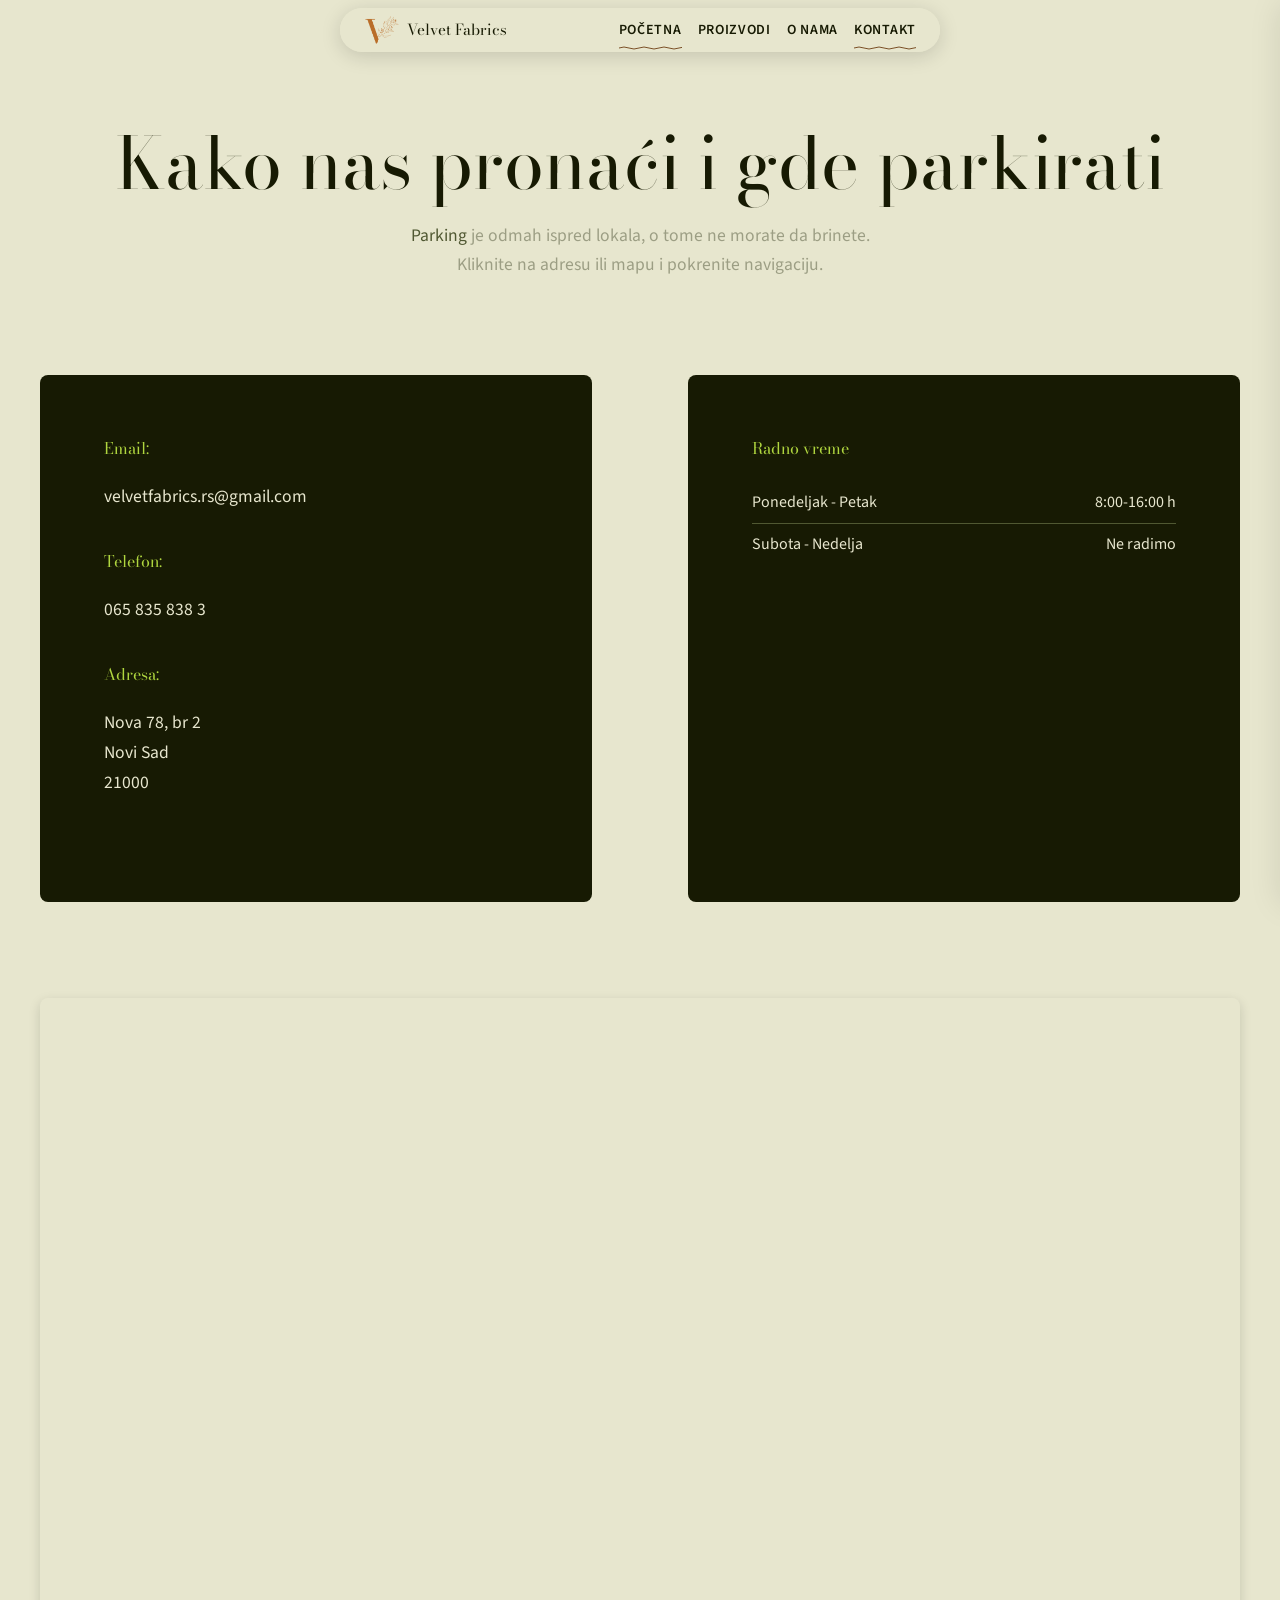
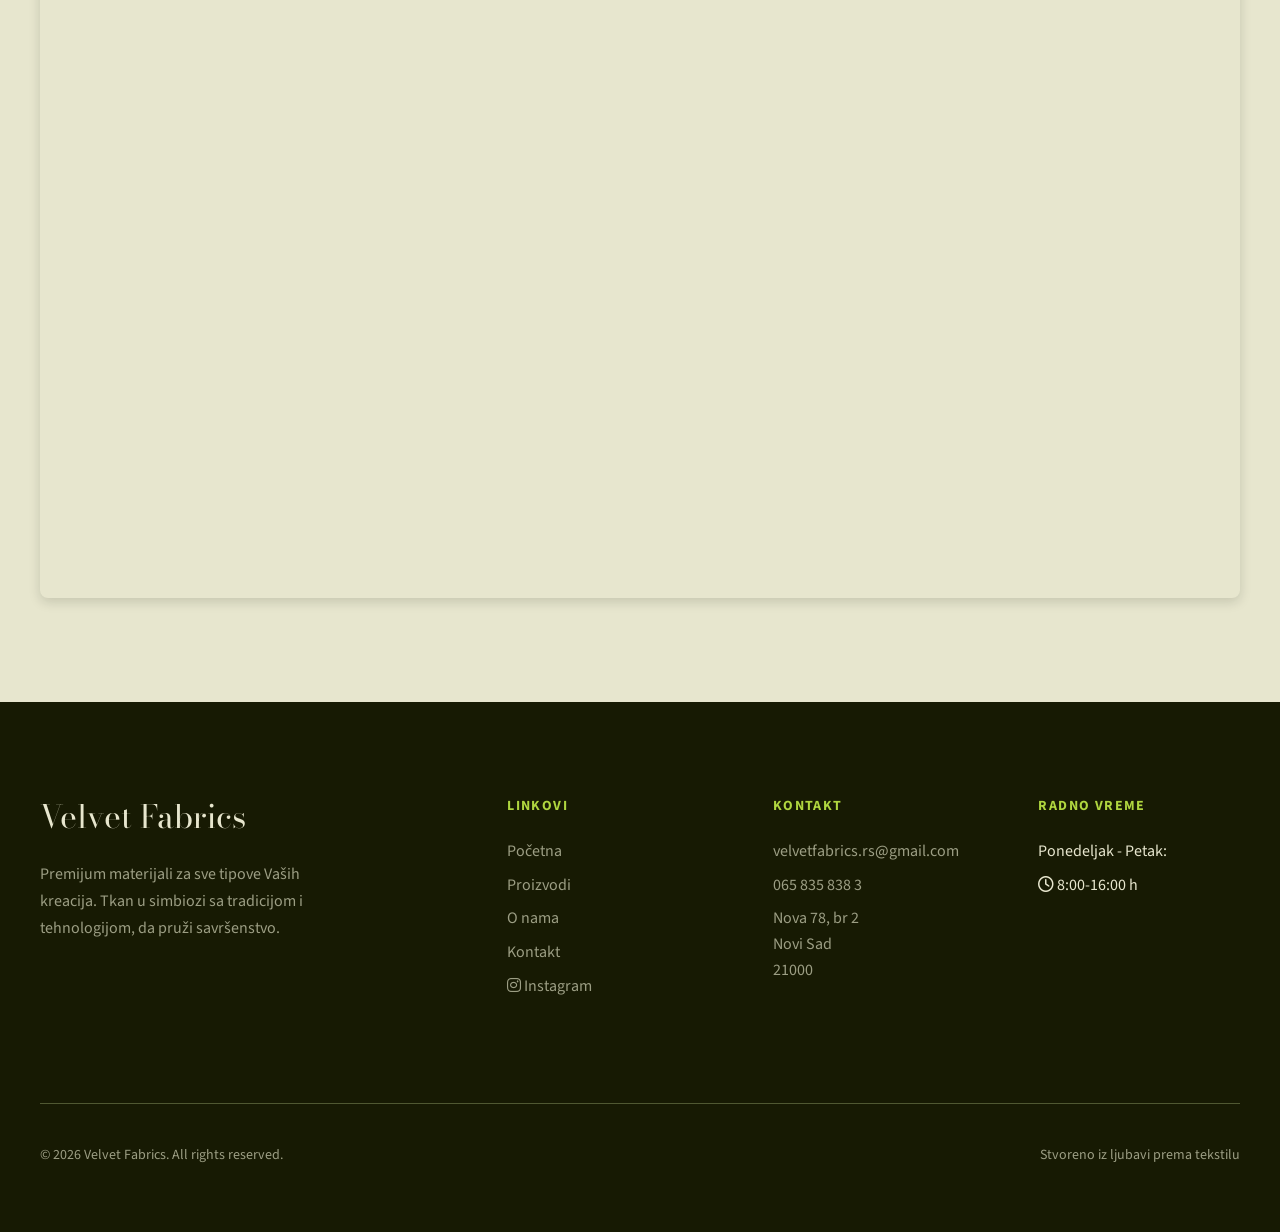
==== kontakt/index.html @ 1d821ed4 "Add files via upload" ====
<!DOCTYPE html>
<html lang="sr">
<head>
  <meta charset="UTF-8">
  <meta name="viewport" content="width=device-width, initial-scale=1.0">
  <title>Kontakt | Velvet Fabrics - Novi Sad</title>
  
  <!-- meta tags SEO -->
  <meta name="description" content="Kontaktirajte Velvet Fabrics – veleprodaja pamučnih materijala u Novom Sadu. Posetite naš showroom i pogledajte materijale uživo.">
  <meta name="robots" content="index, follow">
  <meta name="author" content="Velvet Fabrics">
  <meta name="geo.region" content="RS-VO">
  <meta name="geo.placename" content="Novi Sad">
  <meta name="geo.position" content="45.2671;19.8335">
  <meta name="ICBM" content="45.2671, 19.8335">

  <meta property="og:type" content="website">
  <meta property="og:title" content="Kontakt – Velvet Fabrics Novi Sad">
  <meta property="og:description" content="Posetite nas i pogledajte pamučne materijale uživo.">
  <meta property="og:url" content="https://velvetfabrics.rs/kontakt/">
  <meta property="og:image" content="https://velvetfabrics.rs/assets/img/og-image.jpg">
  <meta property="og:locale" content="sr_RS">

  <link rel="alternate" hreflang="sr-RS" href="https://velvetfabrics.rs/kontakt/">
  <link rel="alternate" hreflang="x-default" href="https://velvetfabrics.rs/kontakt/">
  <link rel="canonical" href="https://velvetfabrics.rs/kontakt/">
  
  <!-- Fonts -->
  <link rel="preconnect" href="https://fonts.googleapis.com">
  <link rel="preconnect" href="https://fonts.gstatic.com" crossorigin>
  <link href="https://fonts.googleapis.com/css2?family=Bodoni+Moda:opsz,wght@6..96,400;6..96,500&family=Source+Sans+Pro:wght@400;600;700&display=swap" rel="stylesheet">
  
  <!-- Styles -->
  <link rel="stylesheet" href="../assets/css/style.css">
  
  <!-- Icons -->
  <link rel="icon" type="image/png" href="../assets/img/V-logo-48px.png">
  <link rel="stylesheet" href="https://cdnjs.cloudflare.com/ajax/libs/font-awesome/6.4.0/css/all.min.css">
  
  <!-- Schema.org -->
  <script type="application/ld+json">
  {
    "@context": "https://schema.org",
    "@type": "WholesaleStore",
    "name": "Velvet Fabrics",
    "description": "Veleprodaja premium pamučnih materijala iz uvoza iz Turske za tržište Srbije",
    "url": "https://velvetfabrics.rs",
    "email": "velvetfabrics.rs@gmail.com",
    "telephone": "+381 65 835 838 3",
    "sameAs": [
      "https://instagram.com/fabrika_tekstila"
    ],
    "address": {
      "@type": "PostalAddress",
      "streetAddress": "Nova 78, br 2",
      "addressLocality": "Novi Sad",
      "postalCode": "21000",
      "addressCountry": "RS"
    },
    "areaServed": {
      "@type": "Country",
      "name": "Serbia"
    },
    "openingHoursSpecification": {
    "@type": "OpeningHoursSpecification",
    "dayOfWeek": [
      "Monday","Tuesday","Wednesday","Thursday","Friday"
    ],
    "opens": "08:00",
    "closes": "16:00"
    }
  }
  </script>
  
  <!-- Breadcrumb Schema -->
  <script type="application/ld+json">
  {
    "@context": "https://schema.org",
    "@type": "BreadcrumbList",
    "itemListElement": [
      {
        "@type": "ListItem",
        "position": 1,
        "name": "Početna",
        "item": "https://velvetfabrics.rs/index.html"
      },
      {
        "@type": "ListItem",
        "position": 2,
        "name": "Kontakt",
        "item": "https://velvetfabrics.rs/kontakt/"
      }
    ]
  }
  </script>
</head>
<body>
  <!-- Skip to Content -->
  <a href="#main" class="skip-link">Skip to main content</a>
  
  <!-- Navigation -->
  <nav class="navbar compact" role="navigation" aria-label="Main navigation">
    <div class="navbar-container">
      <a href="../index.html" class="logo"><img src="../assets/img/V-logo-transparent.png" alt="V" class="logo-icon"> Velvet Fabrics</a>
      
      <ul class="nav-links">
        <li><a href="../index.html" class="nav-link">Početna</a></li>
        <li><a href="../proizvodi/" class="nav-link">Proizvodi</a></li>
        <li><a href="../o-nama/" class="nav-link">O nama</a></li>
        <li><a href="index.html" class="nav-link active">Kontakt</a></li>
      </ul>
      
      <button class="hamburger" aria-label="Toggle menu" aria-expanded="false" aria-controls="mobile-menu">
        <span></span>
        <span></span>
        <span></span>
      </button>
    </div>
  </nav>
  
  <!-- Mobile Menu -->
  <div class="mobile-menu" id="mobile-menu" role="dialog" aria-label="Mobile navigation" aria-hidden="true">
    <ul class="nav-links">
      <li><a href="../index.html" class="nav-link">Početna</a></li>
      <li><a href="../proizvodi/" class="nav-link">Proizvodi</a></li>
      <li><a href="../o-nama/" class="nav-link">O nama</a></li>
      <li><a href="index.html" class="nav-link">Kontakt</a></li>
    </ul>
  </div>
  <div class="menu-overlay" aria-hidden="true"></div>
  
  <!-- Main Content -->
  <main class="page-content" id="main">
    <!-- Page Header -->
    <section class="section section-contact-header">
      <div class="container">
        <div class="section-header animate-on-scroll">
          <h1 class="section-title">Kako nas pronaći i gde parkirati</h1>
          <p class="section-subtitle"><a href="#map">Parking</a> je odmah ispred lokala, o tome ne morate da brinete.<br>Kliknite na adresu ili mapu i pokrenite navigaciju.</p>
        </div>
        
        <div class="contact-grid">
          <!-- Contact Info -->
          <div class="contact-info animate-on-scroll">
            <div class="contact-item">
              <h4>Email:</h4>
              <p><a href="#" class="protected-link" data-type="email" data-encoded="dmVsdmV0ZmFicmljcy5yc0BnbWFpbC5jb20">velvetfabrics.rs@gmail.com</a></p>
            </div>
            
            <div class="contact-item">
              <h4>Telefon:</h4>
              <p><a href="#" class="protected-link" data-type="phone" data-encoded="MDY1IDgzNSA4MzggMw==">065 835 838 3</a></p>
            </div>
            
            <div class="contact-item">
              <h4>Adresa:</h4>
              <p><a href="https://maps.google.com/?q=Nova+78+br+2+Novi+Sad+21000" target="_blank" rel="noopener">Nova 78, br 2<br>Novi Sad<br>21000</a></p>
            </div>
          </div>
          
          <!-- Working Hours -->
          <div class="working-hours animate-on-scroll">
            <h4>Radno vreme</h4>
            <ul class="hours-list">
              <li>
                <span>Ponedeljak - Petak</span>
                <span>8:00-16:00 h</span>
              </li>
              <li>
                <span>Subota - Nedelja</span>
                <span>Ne radimo</span>
              </li>
            </ul>
          </div>
          
          <!-- Map -->
          <div class="map-container animate-on-scroll" id="map">
            <iframe src="https://www.google.com/maps/embed?pb=!1m14!1m12!1m3!1d514.1417909993608!2d19.773173409770788!3d45.24064373531351!2m3!1f0!2f0!3f0!3m2!1i1024!2i768!4f13.1!5e0!3m2!1sen!2srs!4v1777039130785!5m2!1sen!2srs" width="600" height="450" style="border:0;" allowfullscreen="" loading="lazy" referrerpolicy="no-referrer-when-downgrade"></iframe>
          </div>
        </div>
      </div>
    </section>
  </main>
  
  <!-- Footer -->
  <footer class="footer">
    <div class="container">
      <div class="footer-grid">
        <div class="footer-brand">
          <h3>Velvet Fabrics</h3>
          <p>Premijum materijali za sve tipove Vaših kreacija. Tkan u simbiozi sa tradicijom i tehnologijom, da pruži savršenstvo.</p>
        </div>
        
        <div class="footer-section">
          <h4 class="footer-title">Linkovi</h4>
          <ul class="footer-links">
            <li><a href="../index.html">Početna</a></li>
            <li><a href="../proizvodi/">Proizvodi</a></li>
            <li><a href="../o-nama/">O nama</a></li>
            <li><a href="../kontakt/">Kontakt</a></li>
            <li><a href="#" class="protected-link" data-type="instagram" data-encoded="aHR0cHM6Ly93d3cuaW5zdGFncmFtLmNvbS9mYWJyaWthX3Rla3N0aWxhLw==" target="_blank" rel="noopener"><i class="fab fa-instagram"></i> Instagram</a></li>
          </ul>
        </div>
        
        <div class="footer-section">
          <h4 class="footer-title">Kontakt</h4>
          <ul class="footer-links">
            <li><a href="#" class="protected-link" data-type="email" data-encoded="dmVsdmV0ZmFicmljcy5yc0BnbWFpbC5jb20">velvetfabrics.rs@gmail.com</a></li>
            <li><a href="#" class="protected-link" data-type="phone" data-encoded="MDY1IDgzNSA4MzggMw==">065 835 838 3</a></li>
            <li><a href="https://maps.google.com/?q=Nova+78+br+2+Novi+Sad+21000" target="_blank" rel="noopener">Nova 78, br 2<br>Novi Sad<br>21000</a></li>
          </ul>
        </div>
        
        <div class="footer-section">
          <h4 class="footer-title">Radno vreme</h4>
          <ul class="footer-links">
            <li>Ponedeljak - Petak:</li>
            <li><i class="far fa-clock"></i> 8:00-16:00 h</li>
          </ul>
        </div>
      </div>
      
      <div class="footer-bottom">
        <p>&copy; 2026 Velvet Fabrics. All rights reserved.</p>
        <p>Stvoreno iz ljubavi prema tekstilu</p>
      </div>
    </div>
  </footer>
  
  <!-- Go to Top Button -->
  <button id="goToTop" class="go-to-top" aria-label="Go to top">
    <i class="fas fa-arrow-up"></i>
  </button>
  
  <!-- Scripts -->
  <script src="../assets/js/main.js"></script>
</body>
</html>
---- assets/css/style.css ----
/* ============================================
   TEXTILE SHOP - Main Stylesheet
   Artisanal & Luxurious Design
   ============================================ */

/* CSS Variables - Color Palette */
:root {
  /* Colors */
  --carbon-black: #171A03;
  --beige: #E7E6CE;
  --dry-sage-2: #9C9E84;
  --olive-leaf: #505832;
  --walnut: #794E25;
  --yellow-green: #B0D63F;
  --yellow-green-hover: #B8E055;
  --yellow-green-active: #9BC52F;
  
  /* Derived */
  --white: var(--beige);
  --black: var(--carbon-black);
  --primary: var(--olive-leaf);
  --accent: var(--yellow-green);
  --text: var(--carbon-black);
  --text-light: var(--dry-sage-2);
  --bg: var(--beige);
  --bg-dark: var(--carbon-black);
  
  /* Typography */
  --font-display: 'Bodoni Moda', Georgia, serif;
  --font-body: 'Source Sans Pro', system-ui, sans-serif;
  
  /* Spacing */
  --space-xs: 0.5rem;
  --space-sm: 1rem;
  --space-md: 1.5rem;
  --space-lg: 2.5rem;
  --space-xl: 4rem;
  --space-2xl: 6rem;
  
  /* Transitions */
  --transition-fast: 150ms ease;
  --transition-base: 300ms ease;
  --transition-slow: 500ms ease;
  
  /* Shadows */
  --shadow-sm: 0 1px 2px rgba(16, 20, 2, 0.1);
  --shadow-md: 0 4px 12px rgba(16, 20, 2, 0.15);
  --shadow-lg: 0 8px 24px rgba(16, 20, 2, 0.2);
  
  /* Overlay Colors */
  --overlay-light: rgba(23, 26, 3, 0.3);
  --overlay-medium: rgba(23, 26, 3, 0.5);
  --overlay-dark: rgba(23, 26, 3, 0.5);
  
  /* Backdrop Colors */
  --backdrop-bg: rgba(231, 230, 206, 0.55);
  --backdrop-border: rgba(231, 230, 206, 0.5);
  --backdrop-compact: rgba(231, 230, 206, 0.95);
  
  /* Button Shadow Colors */
  --btn-shadow-inset-dark: rgba(0, 0, 0, 0.2);
  --btn-shadow-inset-light: rgba(255, 255, 255, 0.1);
  --btn-shadow-color: rgba(16, 20, 2, 0.2);
  --btn-shadow-hover: rgba(16, 20, 2, 0.25);
  --btn-shadow-active: rgba(0, 0, 0, 0.3);
}

/* ============================================
   BASE STYLES & RESET
   ============================================ */

*, *::before, *::after {
  box-sizing: border-box;
  margin: 0;
  padding: 0;
}

html {
  font-size: 16px;
  scroll-behavior: smooth;
}

body {
  font-family: var(--font-body);
  font-size: 1rem;
  line-height: 1.6;
  color: var(--text);
  background-color: var(--bg);
  overflow-x: hidden;
}

h1, h2, h3, h4, h5, h6 {
  font-family: var(--font-display);
  font-weight: 400;
  line-height: 1.2;
  color: var(--black);
}

h1 { font-size: clamp(2.5rem, 5vw + 1rem, 4.5rem); }
h2 { font-size: clamp(2rem, 3vw + 0.5rem, 3.5rem); }
h3 { font-size: clamp(1.5rem, 2vw + 0.5rem, 2.5rem); }

p {
  margin-bottom: var(--space-md);
  max-width: 65ch;
}

a {
  color: var(--olive-leaf);
  text-decoration: none;
  transition: color var(--transition-fast);
}

a:hover {
  color: var(--walnut);
}

img {
  max-width: 100%;
  height: auto;
  border-radius: 8px;
  display: block;
}

/* ============================================
   NAVIGATION
   ============================================ */

.navbar {
  position: fixed;
  top: 0;
  left: 0;
  right: 0;
  z-index: 1000;
  padding: 0.5rem 0;
  background: transparent;
  border-bottom: none;
  box-shadow: none;
}

.navbar.hidden {
  transform: translateY(-100%);
}

.navbar.compact {
  padding: 0.5rem 0;
  background: transparent;
  border-bottom: none;
  box-shadow: none;
}

.navbar.compact .navbar-container {
  max-width: 600px;
  margin: 0 auto;
  padding: var(--space-xs) var(--space-md);
  border-radius: 50px;
  background: var(--backdrop-compact);
  box-shadow: 0 4px 20px rgba(0, 0, 0, 0.15);
  flex-wrap: nowrap;
}

.navbar.compact .logo {
  font-size: 0.95rem;
  white-space: nowrap;
}

.navbar.compact .nav-link {
  font-size: 0.875rem;
  letter-spacing: 0.05em;
  white-space: nowrap;
}

.navbar.compact .nav-links {
  gap: var(--space-sm);
  flex-wrap: nowrap;
}

.logo {
  font-family: var(--font-display);
  font-size: 1.75rem;
  color: var(--black);
  font-weight: 400;
  display: flex;
  align-items: center;
  gap: 0.5rem;
}

.logo-icon {
  height: 1.75rem;
  width: auto;
}

.nav-link {
  font-family: var(--font-body);
  font-size: 0.875rem;
  font-weight: 600;
  letter-spacing: 0.1em;
  text-transform: uppercase;
  color: var(--black);
  position: relative;
  padding: var(--space-xs) 0;
}

.navbar-container {
  max-width: 600px;
  margin: 0 auto;
  padding: var(--space-xs) var(--space-md);
  border-radius: 50px;
  background: var(--backdrop-compact);
  box-shadow: 0 4px 20px rgba(0, 0, 0, 0.15);
  flex-wrap: nowrap;
  display: flex;
  align-items: center;
  justify-content: space-between;
}

.nav-links {
  display: flex;
  gap: var(--space-lg);
  list-style: none;
}

/* Wavy Thread Underline */
.nav-link::after {
  content: '';
  position: absolute;
  bottom: -2px;
  left: 0;
  width: 100%;
  height: 4px;
  background: url("data:image/svg+xml,%3Csvg xmlns='http://www.w3.org/2000/svg' viewBox='0 0 20 4'%3E%3Cpath d='M0,2 Q5,0 10,2 T20,2' stroke='%23794E25' fill='none' stroke-width='1'/%3E%3C/svg%3E") repeat-x;
  background-size: 20px 4px;
  transform: scaleX(0);
  transform-origin: right;
  transition: transform var(--transition-base);
}

.nav-link:hover::after {
  transform: scaleX(1);
  transform-origin: left;
}

.nav-link.active::after {
  transform: scaleX(1);
}

/* Mobile Hamburger */
.hamburger {
  display: none;
  flex-direction: column;
  gap: 5px;
  cursor: pointer;
  padding: var(--space-xs);
  background: none;
  border: none;
}

.hamburger span {
  display: block;
  width: 24px;
  height: 2px;
  background: var(--black);
  transition: all var(--transition-base);
}

.hamburger.active span:nth-child(1) {
  transform: rotate(45deg) translate(5px, 5px);
}

.hamburger.active span:nth-child(2) {
  opacity: 0;
}

.hamburger.active span:nth-child(3) {
  transform: rotate(-45deg) translate(5px, -5px);
}

/* Mobile Menu */
.mobile-menu {
  position: fixed;
  top: 0;
  right: -100%;
  width: 100%;
  height: 100vh;
  background: var(--backdrop-bg);
  backdrop-filter: blur(20px) saturate(180%);
  -webkit-backdrop-filter: blur(20px) saturate(180%);
  z-index: 999;
  padding: calc(var(--space-2xl)) var(--space-lg);
  transition: right var(--transition-base);
  box-shadow: 0 4px 30px rgba(0, 0, 0, 0.1);
  display: flex;
  align-items: center;
  justify-content: center;
}

.mobile-menu.active {
  right: 0;
}

.mobile-menu .nav-links {
  flex-direction: column;
  gap: var(--space-md);
  text-align: center;
}

.mobile-menu .nav-link {
  font-size: 1.25rem;
  display: inline-block;
}

.menu-overlay {
  position: fixed;
  inset: 0;
  background: var(--overlay-dark);
  z-index: 998;
  opacity: 0;
  pointer-events: none;
  transition: opacity var(--transition-base);
}

.menu-overlay.active {
  opacity: 1;
  pointer-events: auto;
}

/* ============================================
   TEXTILE BUTTONS WITH STITCH PATTERN
   ============================================ */

.btn {
  display: inline-flex;
  align-items: center;
  justify-content: center;
  padding: 1rem 2rem;
  font-family: var(--font-body);
  font-size: 0.875rem;
  font-weight: 600;
  letter-spacing: 0.05em;
  text-transform: uppercase;
  border: none;
  border-radius: 8px;
  cursor: pointer;
  position: relative;
  overflow: hidden;
  transition: all var(--transition-base);
  min-height: 44px;
  min-width: 44px;
}

/* ============================================
   Loom & Thread — Textile Effects
   Fabric grain buttons, fringe, wave underline
   ============================================ */

/* --- Fabric Grain Texture (button background) --- */
.btn-textile {
  position: relative;
  display: inline-flex;
  align-items: center;
  justify-content: center;
  gap: 0.5rem;
  font-family: var(--font-display);
  font-size: 0.95rem;
  font-weight: 600;
  letter-spacing: 0.06em;
  text-transform: uppercase;
  padding: 0.85rem 2rem;
  border: none;
  border-radius: 8px;
  cursor: pointer;
  overflow: hidden;
  background-color: var(--yellow-green);
  color: var(--carbon-black);
  transition: transform 0.15s ease, box-shadow 0.25s ease,
              background-color 0.25s ease;
  box-shadow: var(--shadow-sm);
  min-height: 44px;
  min-width: 44px;

  /* Fabric grain via repeating SVG noise pattern */
  background-image: url("data:image/svg+xml,%3Csvg xmlns='http://www.w3.org/2000/svg' width='4' height='4'%3E%3Crect width='1' height='1' fill='rgba(255,255,255,0.12)'/%3E%3Crect x='2' y='2' width='1' height='1' fill='rgba(0,0,0,0.06)'/%3E%3C/svg%3E");
  background-size: 4px 4px;
}

/* Hover: grain intensifies + slight stretch (yarn pull) */
.btn-textile:hover {
  background-color: var(--yellow-green-hover);
  transform: scaleX(1.04) scaleY(0.97);
  box-shadow: var(--shadow-sm);
  /* Darker, denser grain */
  background-image: url("data:image/svg+xml,%3Csvg xmlns='http://www.w3.org/2000/svg' width='3' height='3'%3E%3Crect width='1' height='1' fill='rgba(255,255,255,0.18)'/%3E%3Crect x='1.5' y='1.5' width='1' height='1' fill='rgba(0,0,0,0.10)'/%3E%3C/svg%3E");
  background-size: 3px 3px;
}

/* Click: squash + ripple */
.btn-textile:active {
  transform: scaleX(0.97) scaleY(0.93);
  background-color: var(--yellow-green-active);
  box-shadow: var(--shadow-sm);
  transition: transform 0.08s ease, background-color 0.08s ease;
}

/* Ripple span (injected by JS on click) */
.btn-textile .ripple {
  position: absolute;
  border-radius: 50%;
  background: rgba(255,255,255,0.35);
  transform: scale(0);
  animation: ripple-fx 0.5s ease-out forwards;
  pointer-events: none;
}

@keyframes ripple-fx {
  to {
    transform: scale(4);
    opacity: 0;
  }
}

/* --- Fringe Details (top + bottom edges) --- */
.btn-textile::before,
.btn-textile::after {
  content: "";
  position: absolute;
  left: 0;
  width: 100%;
  height: 6px;
  background: url("data:image/svg+xml,%3Csvg xmlns='http://www.w3.org/2000/svg' width='8' height='6'%3E%3Cpath d='M0 6 Q2 0, 4 6 Q6 12, 8 6' stroke='rgba(23,26,3,0.25)' stroke-width='1' fill='none'/%3E%3C/svg%3E") repeat-x;
  background-size: 8px 6px;
  pointer-events: none;
}

.btn-textile::before { top: -4px; }
.btn-textile::after  { bottom: -4px; transform: rotate(180deg); }

/* --- Accent variant (same as primary) --- */
.btn-accent {
  position: relative;
  display: inline-flex;
  align-items: center;
  justify-content: center;
  gap: 0.5rem;
  font-family: var(--font-display);
  font-size: 0.95rem;
  font-weight: 600;
  letter-spacing: 0.06em;
  text-transform: uppercase;
  padding: 0.85rem 2rem;
  border: none;
  border-radius: 8px;
  cursor: pointer;
  overflow: hidden;
  background-color: var(--yellow-green);
  color: var(--carbon-black);
  transition: transform 0.15s ease, box-shadow 0.25s ease,
              background-color 0.25s ease;
  box-shadow: none;
  min-height: 44px;
  min-width: 44px;

  /* Fabric grain via repeating SVG noise pattern */
  background-image: url("data:image/svg+xml,%3Csvg xmlns='http://www.w3.org/2000/svg' width='4' height='4'%3E%3Crect width='1' height='1' fill='rgba(255,255,255,0.12)'/%3E%3Crect x='2' y='2' width='1' height='1' fill='rgba(0,0,0,0.06)'/%3E%3C/svg%3E");
  background-size: 4px 4px;
}

.btn-accent::before,
.btn-accent::after {
  content: "";
  position: absolute;
  left: 0;
  width: 100%;
  height: 6px;
  background: url("data:image/svg+xml,%3Csvg xmlns='http://www.w3.org/2000/svg' width='8' height='6'%3E%3Cpath d='M0 6 Q2 0, 4 6 Q6 12, 8 6' stroke='rgba(23,26,3,0.25)' stroke-width='1' fill='none'/%3E%3C/svg%3E") repeat-x;
  background-size: 8px 6px;
  pointer-events: none;
}

.btn-accent::before { top: -4px; }
.btn-accent::after  { bottom: -4px; transform: rotate(180deg); }

.btn-accent:hover {
  background-color: var(--yellow-green-hover);
  transform: scaleX(1.04) scaleY(0.97);
  box-shadow: none;
  background-image: url("data:image/svg+xml,%3Csvg xmlns='http://www.w3.org/2000/svg' width='3' height='3'%3E%3Crect width='1' height='1' fill='rgba(255,255,255,0.18)'/%3E%3Crect x='1.5' y='1.5' width='1' height='1' fill='rgba(0,0,0,0.10)'/%3E%3C/svg%3E");
  background-size: 3px 3px;
}

.btn-accent:active {
  transform: scaleX(0.97) scaleY(0.93);
  background-color: var(--yellow-green-active);
  box-shadow: none;
  transition: transform 0.08s ease, background-color 0.08s ease;
}

/* --- Outline variant --- */
.btn-outline {
  background-color: transparent;
  background-image: url("data:image/svg+xml,%3Csvg xmlns='http://www.w3.org/2000/svg' width='4' height='4'%3E%3Crect width='1' height='1' fill='rgba(176,214,63,0.08)'/%3E%3Crect x='2' y='2' width='1' height='1' fill='rgba(176,214,63,0.05)'/%3E%3C/svg%3E");
  background-size: 4px 4px;
  color: var(--yellow-green);
  border: 2px solid var(--yellow-green);
  box-shadow: none;
  position: relative;
  display: inline-flex;
  align-items: center;
  justify-content: center;
  gap: 0.5rem;
  font-family: var(--font-display);
  font-size: 0.95rem;
  font-weight: 600;
  letter-spacing: 0.06em;
  text-transform: uppercase;
  padding: 0.85rem 2rem;
  border-radius: 8px;
  cursor: pointer;
  overflow: hidden;
  transition: transform 0.15s ease, box-shadow 0.25s ease,
              background-color 0.25s ease;
  min-height: 44px;
  min-width: 44px;
}

.btn-outline::before,
.btn-outline::after {
  content: "";
  position: absolute;
  left: 0;
  width: 100%;
  height: 6px;
  background: url("data:image/svg+xml,%3Csvg xmlns='http://www.w3.org/2000/svg' width='8' height='6'%3E%3Cpath d='M0 6 Q2 0, 4 6 Q6 12, 8 6' stroke='rgba(176,214,63,0.25)' stroke-width='1' fill='none'/%3E%3C/svg%3E") repeat-x;
  background-size: 8px 6px;
  pointer-events: none;
}

.btn-outline::before { top: -4px; }
.btn-outline::after  { bottom: -4px; transform: rotate(180deg); }

.btn-outline:hover {
  background-color: rgba(176,214,63,0.08);
  color: #9BC52F;
  border-color: #B8E055;
  transform: scaleX(1.04) scaleY(0.97);
  box-shadow: none;
}

.btn-outline:active {
  background-color: rgba(176,214,63,0.15);
  transform: scaleX(0.97) scaleY(0.93);
}


/* ============================================
   HERO SECTION WITH PARALLAX
   ============================================ */

.hero {
  position: relative;
  min-height: 100vh;
  display: flex;
  align-items: center;
  justify-content: center;
  overflow: hidden;
}

.hero-image {
  position: absolute;
  inset: 0;
  z-index: -1;
}

.hero-image img {
  width: 100%;
  height: 100%;
  object-fit: cover;
  transform: scale(1.1);
}

.hero-overlay {
  position: absolute;
  inset: 0;
  background: linear-gradient(
    to bottom,
    var(--overlay-light),
    var(--overlay-medium)
  );
  z-index: 0;
}

.hero-content {
  position: relative;
  z-index: 1;
  text-align: center;
  padding: var(--space-xl);
  max-width: 800px;
}

.hero-title {
  font-size: clamp(3rem, 6vw + 1rem, 6rem);
  color: var(--beige);
  margin-bottom: var(--space-md);
  opacity: 0;
  transform: translateY(30px);
  animation: fadeInUp 1s ease forwards;
  animation-delay: 0.3s;
  text-shadow: 0 2px 20px rgba(0,0,0,0.3);
}

.hero-subtitle {
  font-size: clamp(1rem, 1.5vw, 1.5rem);
  color: var(--beige);
  margin-bottom: var(--space-xl);
  letter-spacing: 0.2em;
  text-transform: uppercase;
  text-align: center;
  max-width: 100%;
  opacity: 0;
  transform: translateY(30px);
  animation: fadeInUp 1s ease forwards;
  animation-delay: 0.5s;
}

.hero-cta {
  opacity: 0;
  animation: fadeInUp 1s ease forwards;
  animation-delay: 0.7s;
}

@keyframes fadeInUp {
  to {
    opacity: 1;
  }
}

/* ============================================
   SECTIONS & CONTAINERS
   ============================================ */

.section {
  padding: var(--space-2xl) var(--space-lg);
}

.section-dark {
  background: var(--carbon-black);
  color: var(--beige);
}

.section-dark p {
  line-height: 1.7;
}

.section-dark h2 {
  color: var(--beige);
}

.container {
  max-width: 1400px;
  margin: 0 auto;
}

.section-header {
  text-align: center;
  margin-bottom: var(--space-2xl);
}

.section-title {
  margin-bottom: var(--space-sm);
}

.section-subtitle {
  color: var(--dry-sage-2);
  font-size: 1.1rem;
  max-width: 100%;
  line-height: 1.6;
}

.section-link {
  color: var(--olive-leaf);
  text-decoration: none;
  border-bottom: 1px solid var(--olive-leaf);
  transition: color var(--transition-fast), border-color var(--transition-fast);
}

.section-link:hover {
  color: var(--yellow-green);
  border-color: var(--yellow-green);
}

#materijali,
#faq {
  scroll-margin-top: 120px;
}

/* ============================================
   PRODUCT GRID
   ============================================ */

.product-grid {
  display: grid;
  grid-template-columns: repeat(4, 1fr);
  gap: var(--space-lg);
}

.product-card {
  background: var(--white);
  border-radius: 8px;
  overflow: hidden;
  box-shadow: var(--shadow-sm);
  transition: transform var(--transition-base), box-shadow var(--transition-base);
}

.product-card:hover {
  transform: translateY(-8px);
  box-shadow: var(--shadow-lg);
}

.product-image {
  position: relative;
  aspect-ratio: 3/4;
  overflow: hidden;
  background: var(--dry-sage-2);
}

.product-image img {
  width: 100%;
  height: 100%;
  object-fit: cover;
  transition: transform var(--transition-slow);
}

.product-card:hover .product-image img {
  transform: scale(1.05);
}

.product-info {
  padding: var(--space-md);
}

.product-name {
  font-family: var(--font-display);
  font-size: 1.25rem;
  margin-bottom: var(--space-xs);
  color: var(--black);
}

.product-price {
  font-size: 1.25rem;
  font-weight: 600;
  color: var(--olive-leaf);
  margin-bottom: var(--space-xs);
}

/* ============================================
   FEATURED SECTION
   ============================================ */

.featured-grid {
  display: grid;
  grid-template-columns: repeat(2, 1fr);
  gap: var(--space-lg);
  align-items: center;
  max-width: 1100px;
  margin: 0 auto;
}

.featured-image {
  position: relative;
}

.featured-image img {
  width: 100%;
  height: auto;
  max-width: 400px;
  object-fit: cover;
}

.featured-content h3 {
  margin-bottom: var(--space-md);
  color: var(--beige);
}

.featured-content p {
  color: var(--text-light);
  margin-bottom: var(--space-lg);
}

/* ============================================
   ABOUT PAGE STYLES
   ============================================ */

.values-grid {
  display: grid;
  grid-template-columns: repeat(3, 1fr);
  gap: var(--space-xl);
  margin-top: var(--space-2xl);
}

.value-card {
  text-align: center;
  padding: calc(var(--space-xl) * 0.56);
  background: var(--beige);
  border: 1px solid var(--dry-sage-2);
  border-radius: 8px;
}

.value-icon {
  font-size: 2.5rem;
  margin-bottom: var(--space-md);
  color: var(--olive-leaf);
}

.value-title {
  font-family: var(--font-display);
  font-size: 1.5rem;
  margin-bottom: var(--space-sm);
}

.value-text {
  font-size: 0.95rem;
  color: var(--text-light);
}

/* Process Timeline */
.process-section {
  margin-top: var(--space-2xl);
  max-width: 800px;
  margin-left: auto;
  margin-right: auto;
}

.process-step {
  display: flex;
  gap: var(--space-lg);
  padding: var(--space-lg) 0;
  border-bottom: 1px solid var(--dry-sage-2);
}

.process-number {
  font-family: var(--font-display);
  font-size: 3rem;
  color: var(--yellow-green);
  line-height: 1;
  min-width: 80px;
}

.process-content h4 {
  font-size: 1.5rem;
  margin-bottom: var(--space-xs);
}

.process-content p {
  color: var(--text-light);
}

/* ============================================
   CONTACT PAGE STYLES
   ============================================ */

.section-contact-header {
  padding-top: 120px;
}

.contact-grid {
  display: grid;
  grid-template-columns: 1fr 1fr;
  gap: var(--space-2xl);
}

.map-container {
  grid-column: 1 / -1;
  scroll-margin-top: 100px;
}

.contact-form {
  background: var(--white);
  padding: var(--space-xl);
  box-shadow: var(--shadow-md);
}

.form-group {
  margin-bottom: var(--space-md);
}

.form-label {
  display: block;
  font-size: 0.875rem;
  font-weight: 600;
  letter-spacing: 0.05em;
  text-transform: uppercase;
  margin-bottom: var(--space-xs);
  color: var(--black);
}

.form-input,
.form-textarea {
  width: 100%;
  padding: 1rem;
  border: 2px solid var(--dry-sage-2);
  background: var(--beige);
  font-family: var(--font-body);
  font-size: 1rem;
  transition: border-color var(--transition-fast);
}

.form-input:focus,
.form-textarea:focus {
  outline: none;
  border-color: var(--olive-leaf);
}

.form-textarea {
  min-height: 150px;
  resize: vertical;
}

.contact-info {
  background: var(--carbon-black);
  color: var(--beige);
  padding: var(--space-xl);
  border-radius: 8px;
}

.contact-info p {
  line-height: 1.7;
}

.contact-item {
  margin-bottom: var(--space-lg);
}

.contact-item h4 {
  color: var(--yellow-green);
  margin-bottom: var(--space-md);
}

.contact-item p {
  font-size: 1.1rem;
  color: var(--beige);
  margin: 0;
}

.contact-item p a {
  color: var(--beige);
}

.working-hours {
  background: var(--carbon-black);
  color: var(--beige);
  padding: var(--space-xl);
  border-radius: 8px;
}

.working-hours p {
  line-height: 1.7;
}

.working-hours h4 {
  color: var(--yellow-green);
  margin-bottom: var(--space-md);
}

.hours-list {
  list-style: none;
}

.hours-list li {
  display: flex;
  justify-content: space-between;
  padding: var(--space-xs) 0;
  border-bottom: 1px solid var(--olive-leaf);
}

.hours-list li:last-child {
  border-bottom: none;
}

/* Instagram Link - Small Icon Only */
.instagram-link {
  display: inline-flex;
  align-items: center;
  justify-content: center;
  margin-top: var(--space-lg);
  width: 40px;
  height: 40px;
  background: var(--carbon-black);
  color: var(--beige);
  border-radius: 8px;
  transition: transform var(--transition-base), box-shadow var(--transition-base);
}

.instagram-link:hover {
  transform: translateY(-2px);
  background: var(--olive-leaf);
  color: var(--beige);
}

.instagram-link span {
  display: none;
}

/* Map Container */
.map-container {
  width: 100%;
  aspect-ratio: 1 / 1;
}

.map-container iframe {
  width: 100%;
  height: 100%;
  border: none;
  border-radius: 8px;
  box-shadow: var(--shadow-md);
}

/* ============================================
   MATERIALS INFO SECTION
   ============================================ */

.materials-info {
  background: var(--carbon-black);
  color: var(--beige);
  padding: var(--space-xl);
  border-radius: 12px;
  margin-bottom: var(--space-xl);
}

.materials-title {
  font-family: var(--font-display);
  font-size: 2rem;
  color: var(--yellow-green);
  margin-bottom: var(--space-md);
}

.materials-intro {
  font-size: 1.1rem;
  margin-bottom: var(--space-lg);
  line-height: 1.7;
}

.materials-grid {
  display: grid;
  grid-template-columns: 1fr 1fr;
  gap: var(--space-xl);
  align-items: center;
}

.materials-content {
  display: flex;
  flex-direction: column;
  gap: var(--space-md);
}

.materials-image img {
  width: 100%;
  height: auto;
  border-radius: 8px;
  object-fit: cover;
}

.materials-heading {
  font-family: var(--font-display);
  font-size: 1.25rem;
  color: var(--yellow-green);
  margin-bottom: var(--space-sm);
}

.materials-list {
  list-style: none;
  padding: 0;
}

.materials-list li {
  padding-left: 1.5rem;
  position: relative;
  margin-bottom: var(--space-xs);
  line-height: 1.6;
}

.materials-list li::before {
  content: "•";
  color: var(--yellow-green);
  position: absolute;
  left: 0;
  font-size: 1.2rem;
}

.materials-footer {
  margin-bottom: var(--space-md);
  line-height: 1.7;
}

.materials-cta {
  color: var(--beige);
  line-height: 1.7;
}

/* ============================================
   FAQ SECTION
   ============================================ */

.faq-section {
  margin-bottom: var(--space-2xl);
}

.faq-section .section-title {
  text-align: center;
  margin-bottom: var(--space-xl);
}

.faq-grid {
  display: grid;
  gap: var(--space-md);
  max-width: 800px;
  margin: 0 auto;
}

.faq-card {
  background: var(--carbon-black);
  border-radius: 8px;
  overflow: hidden;
  box-shadow: var(--shadow-sm);
  transition: box-shadow var(--transition-base);
}

.faq-card:hover {
  box-shadow: var(--shadow-md);
}

.faq-card.active {
  box-shadow: var(--shadow-md);
}

.faq-question {
  display: flex;
  justify-content: space-between;
  align-items: center;
  padding: var(--space-md);
  cursor: pointer;
  background: var(--carbon-black);
  transition: background var(--transition-fast);
}

.faq-question:hover {
  background: var(--olive-leaf);
}

.faq-question h3 {
  font-family: var(--font-body);
  font-size: 1rem;
  font-weight: 600;
  color: var(--beige);
  margin: 0;
  flex: 1;
  padding-right: var(--space-sm);
}

.faq-icon {
  flex-shrink: 0;
  width: 24px;
  height: 24px;
  display: flex;
  align-items: center;
  justify-content: center;
  color: var(--yellow-green);
  transition: transform var(--transition-base);
}

.faq-card.active .faq-icon {
  transform: rotate(45deg);
}

.faq-answer {
  max-height: 0;
  overflow: hidden;
  transition: max-height var(--transition-base), padding var(--transition-base);
  background: rgba(231, 230, 206, 0.1);
}

.faq-card.active .faq-answer {
  max-height: 200px;
  padding: 0 var(--space-md) var(--space-md);
}

.faq-answer p {
  margin: var(--space-md) 0 0;
  color: var(--beige);
  line-height: 1.6;
}

/* ============================================
   FOOTER
   ============================================ */

.footer {
  background: var(--carbon-black);
  color: var(--beige);
  padding: var(--space-2xl) var(--space-lg) var(--space-lg);
}

.footer p {
  line-height: 1.7;
}

/* ============================================
   GO TO TOP BUTTON
   ============================================ */

.go-to-top {
  position: fixed;
  bottom: 30px;
  right: 30px;
  width: 50px;
  height: 50px;
  background: var(--yellow-green);
  color: var(--carbon-black);
  border: none;
  border-radius: 50%;
  cursor: pointer;
  display: flex;
  align-items: center;
  justify-content: center;
  font-size: 1.25rem;
  opacity: 0;
  visibility: hidden;
  transform: translateY(20px);
  transition: all 0.3s ease;
  z-index: 1000;
  box-shadow: 0 4px 12px rgba(0, 0, 0, 0.2);
}

.go-to-top.visible {
  opacity: 1;
  visibility: visible;
  transform: translateY(0);
}

.go-to-top:hover {
  background: var(--yellow-green-hover);
  transform: translateY(-3px);
  box-shadow: 0 6px 16px rgba(0, 0, 0, 0.3);
}

.go-to-top:active {
  transform: translateY(-1px);
}

.footer-grid {
  display: grid;
  grid-template-columns: 2fr 1fr 1fr 1fr;
  gap: var(--space-xl);
  margin-bottom: var(--space-2xl);
}

.footer-brand h3 {
  font-size: 2rem;
  color: var(--beige);
  margin-bottom: var(--space-md);
}

.footer-brand p {
  color: var(--dry-sage-2);
  max-width: 300px;
}

.footer-title {
  font-family: var(--font-body);
  font-size: 0.875rem;
  font-weight: 700;
  letter-spacing: 0.1em;
  text-transform: uppercase;
  margin-bottom: var(--space-md);
  color: var(--yellow-green);
}

.footer-links {
  list-style: none;
}

.footer-links li {
  margin-bottom: var(--space-xs);
}

.footer-links a {
  color: var(--dry-sage-2);
  transition: color var(--transition-fast);
}

.footer-links a:hover {
  color: var(--beige);
}

.footer-bottom {
  border-top: 1px solid var(--olive-leaf);
  padding-top: var(--space-lg);
  display: flex;
  justify-content: space-between;
  align-items: center;
  font-size: 0.875rem;
  color: var(--dry-sage-2);
}

/* ============================================
   SCROLL ANIMATIONS
   ============================================ */

.animate-on-scroll {
  opacity: 0;
  transform: translateY(30px);
  transition: opacity 0.6s ease, transform 0.6s ease;
}

.animate-on-scroll.visible {
  opacity: 1;
  transform: translateY(0);
}

/* Staggered animation for grid items */
.product-card.animate-on-scroll:nth-child(1) { transition-delay: 0s; }
.product-card.animate-on-scroll:nth-child(2) { transition-delay: 0.1s; }
.product-card.animate-on-scroll:nth-child(3) { transition-delay: 0.2s; }
.product-card.animate-on-scroll:nth-child(4) { transition-delay: 0.3s; }
.product-card.animate-on-scroll:nth-child(5) { transition-delay: 0.4s; }
.product-card.animate-on-scroll:nth-child(6) { transition-delay: 0.5s; }
.product-card.animate-on-scroll:nth-child(7) { transition-delay: 0.6s; }
.product-card.animate-on-scroll:nth-child(8) { transition-delay: 0.7s; }

/* ============================================
   PAGE TRANSITIONS
   ============================================ */

.page-transition {
  animation: pageEnter 0.6s ease;
}

@keyframes pageEnter {
  from {
    opacity: 0;
    transform: translateY(20px);
  }
  to {
    opacity: 1;
    transform: translateY(0);
  }
}

/* ============================================
   RESPONSIVE DESIGN
   ============================================ */

/* Tablet */
@media (max-width: 1024px) {
  .product-grid {
    grid-template-columns: repeat(2, 1fr);
  }
  
  .contact-grid {
    grid-template-columns: 1fr;
  }
  
  .values-grid {
    grid-template-columns: repeat(2, 1fr);
  }
  
  .materials-grid {
    grid-template-columns: 1fr;
  }
  
  .materials-image {
    display: none;
  }
  
  .featured-image img {
    max-width: 78.125%;
    margin: 0 auto var(--space-md);
  }
  
  .footer-grid {
    grid-template-columns: repeat(2, 1fr);
  }
}

/* Large Desktop - 3 column layout */
@media (min-width: 1400px) {
  .contact-grid {
    grid-template-columns: 400px 400px 350px;
  }
  
  .map-container {
    grid-column: auto;
  }
}

/* Mobile */
@media (max-width: 768px) {
  .hamburger {
    display: flex;
  }
  
  .nav-links {
    display: none;
  }
  
  .mobile-menu .nav-links {
    display: flex;
  }
  
  .hero-content {
    padding: var(--space-lg);
  }
  
  .product-grid {
    grid-template-columns: repeat(2, 1fr);
    gap: var(--space-sm);
  }
  
  .product-info {
    padding: var(--space-sm);
  }
  
  .product-name {
    font-size: 1rem;
  }
  
  .product-description {
    font-size: 0.85rem;
  }
  
  .featured-grid {
    grid-template-columns: 1fr;
  }
  
  .values-grid {
    grid-template-columns: 1fr;
  }
  
  .contact-grid {
    grid-template-columns: 1fr;
  }
  
  .process-step {
    flex-direction: column;
    gap: var(--space-sm);
  }
  
  .footer-grid {
    grid-template-columns: 1fr;
    text-align: center;
  }
  
  .footer-brand p {
    max-width: 100%;
    margin: 0 auto;
  }
  
  .footer-bottom {
    flex-direction: column;
    gap: var(--space-sm);
    text-align: center;
  }
  
  .section {
    padding: var(--space-xl) var(--space-md);
  }
  
  .section-contact-header {
    padding-top: 160px !important;
  }
  
  .section[style*="padding-top"] {
    padding-top: 160px !important;
  }
}

/* Small Mobile */
@media (max-width: 480px) {
  :root {
    --space-lg: 1.5rem;
    --space-xl: 2.5rem;
    --space-2xl: 4rem;
  }
  
  h1 { font-size: 2.5rem; }
  h2 { font-size: 2rem; }
  
  .btn {
    width: 100%;
  }
}

/* ============================================
   ACCESSIBILITY
   ============================================ */

/* Skip to content link */
.skip-link {
  position: absolute;
  top: -100%;
  left: 50%;
  transform: translateX(-50%);
  background: var(--yellow-green);
  color: var(--carbon-black);
  padding: 1rem 2rem;
  z-index: 9999;
  border-radius: 0 0 8px 8px;
  font-weight: 600;
  transition: top var(--transition-fast);
}

.skip-link:focus {
  top: 0;
  outline: 3px solid var(--carbon-black);
  outline-offset: -3px;
}

/* Focus visible styles */
:focus-visible {
  outline: 3px solid var(--olive-leaf);
  outline-offset: 2px;
}

button:focus-visible,
.btn:focus-visible {
  outline: 3px solid var(--carbon-black);
  outline-offset: 2px;
}

/* ============================================
   UTILITY CLASSES
   ============================================ */

.text-center { text-align: center; }
.text-left { text-align: left; }
.text-right { text-align: right; }

.mt-0 { margin-top: 0; }
.mb-0 { margin-bottom: 0; }
.mt-lg { margin-top: var(--space-lg); }
.mb-lg { margin-bottom: var(--space-lg); }

.visually-hidden {
  position: absolute;
  width: 1px;
  height: 1px;
  padding: 0;
  margin: -1px;
  overflow: hidden;
  clip: rect(0, 0, 0, 0);
  white-space: nowrap;
  border: 0;
}
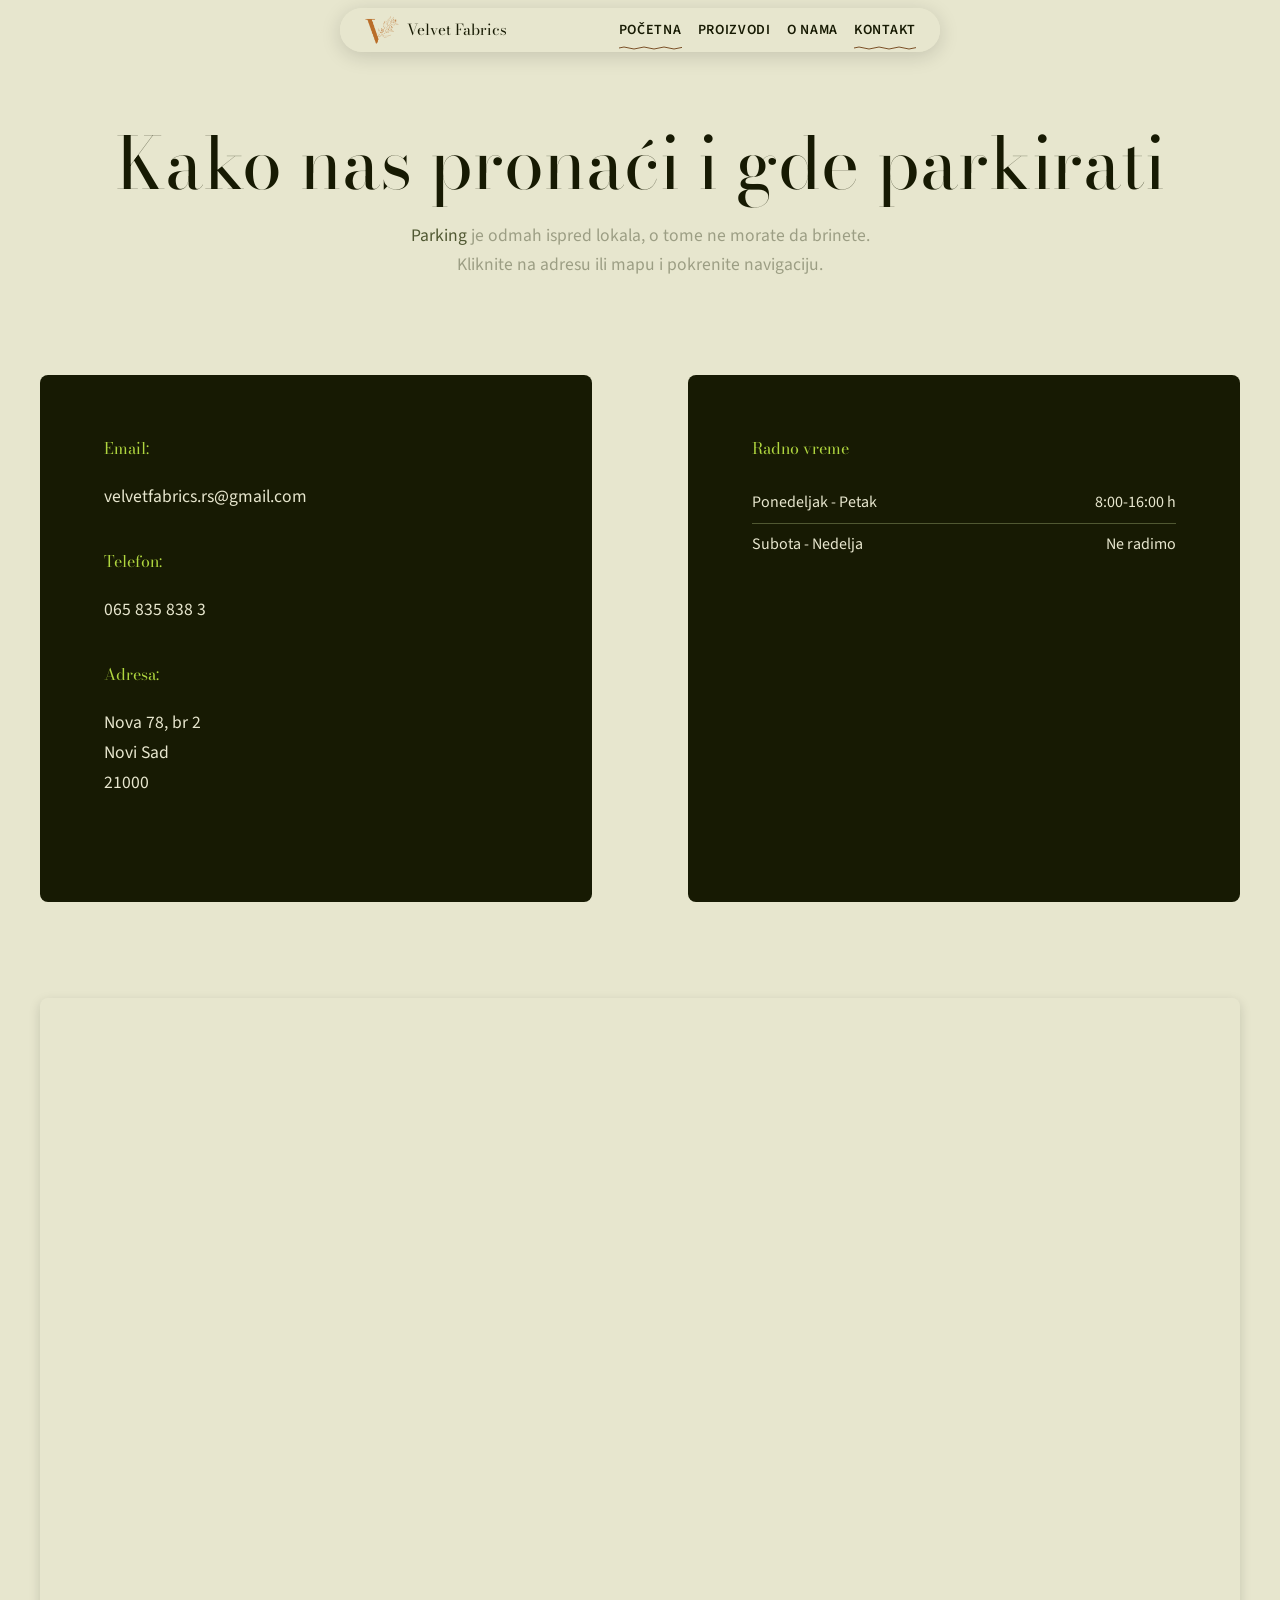
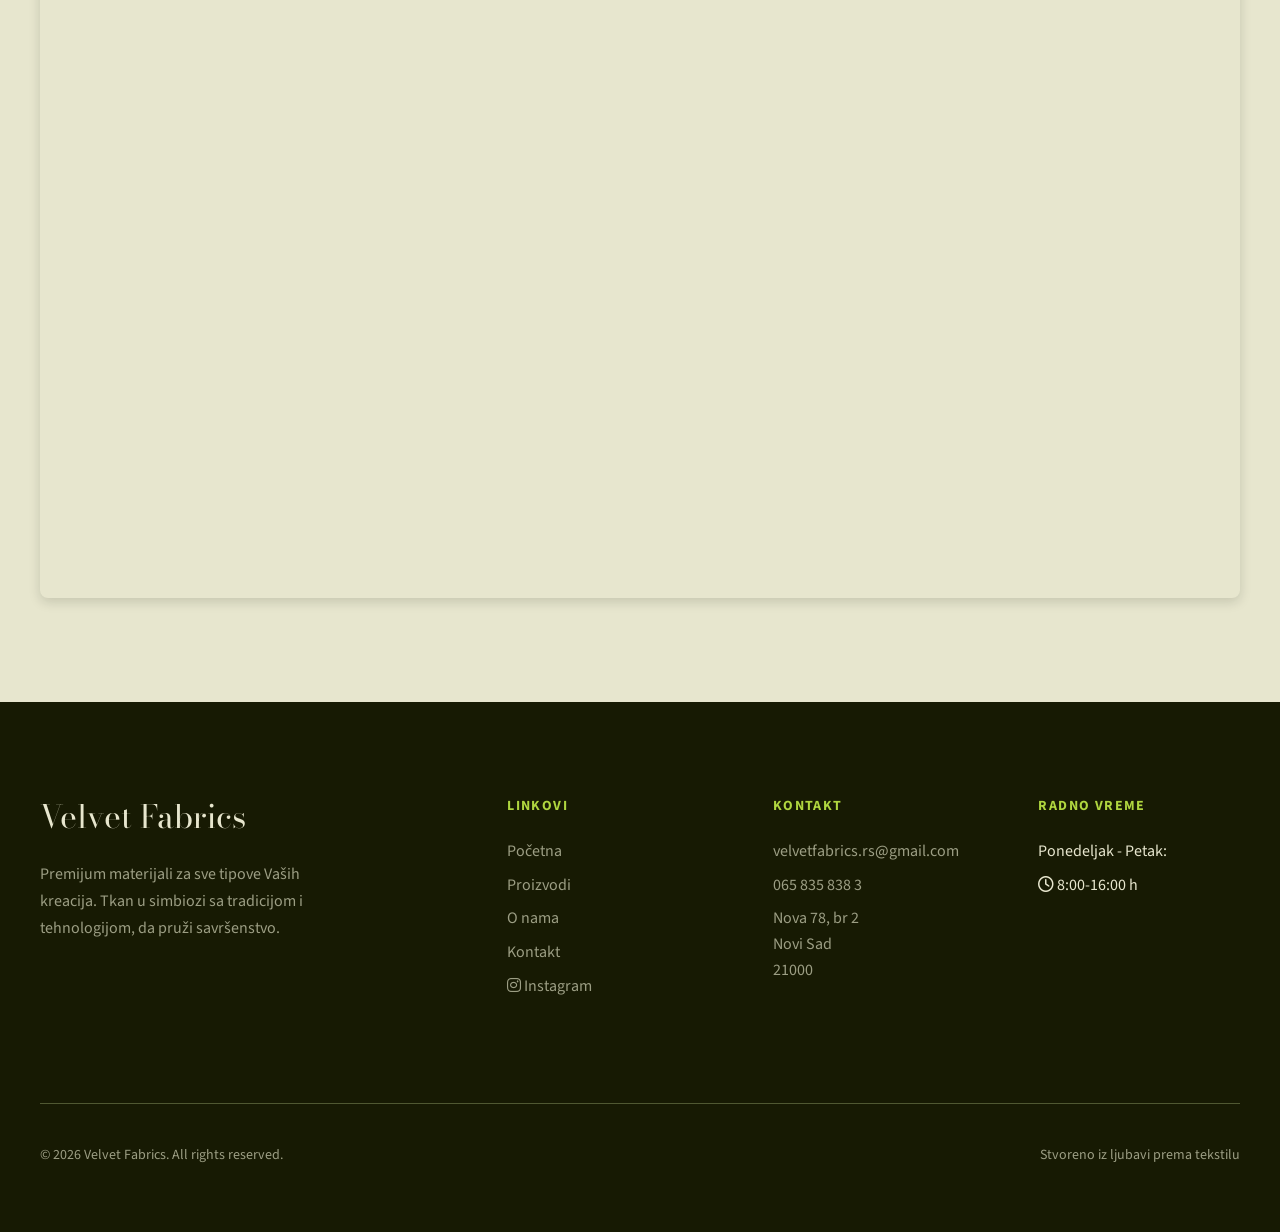
==== commit ba1bad69: "Add files via upload" ====
--- a/kontakt/index.html
+++ b/kontakt/index.html
@@ -43,7 +43,7 @@
     "@context": "https://schema.org",
     "@type": "WholesaleStore",
     "name": "Velvet Fabrics",
-    "description": "Veleprodaja premium pamučnih materijala iz uvoza iz Turske za tržište Srbije",
+    "description": "Veleprodaja premijum pamučnih materijala iz uvoza iz Turske za tržište Srbije",
     "url": "https://velvetfabrics.rs",
     "email": "velvetfabrics.rs@gmail.com",
     "telephone": "+381 65 835 838 3",
@@ -107,7 +107,7 @@
         <li><a href="../index.html" class="nav-link">Početna</a></li>
         <li><a href="../proizvodi/" class="nav-link">Proizvodi</a></li>
         <li><a href="../o-nama/" class="nav-link">O nama</a></li>
-        <li><a href="index.html" class="nav-link active">Kontakt</a></li>
+        <li><a href="../kontakt/" class="nav-link active">Kontakt</a></li>
       </ul>
       
       <button class="hamburger" aria-label="Toggle menu" aria-expanded="false" aria-controls="mobile-menu">
@@ -124,7 +124,7 @@
       <li><a href="../index.html" class="nav-link">Početna</a></li>
       <li><a href="../proizvodi/" class="nav-link">Proizvodi</a></li>
       <li><a href="../o-nama/" class="nav-link">O nama</a></li>
-      <li><a href="index.html" class="nav-link">Kontakt</a></li>
+      <li><a href="../kontakt/" class="nav-link">Kontakt</a></li>
     </ul>
   </div>
   <div class="menu-overlay" aria-hidden="true"></div>
--- a/assets/css/style.css
+++ b/assets/css/style.css
@@ -279,7 +279,7 @@
 .mobile-menu {
   position: fixed;
   top: 0;
-  right: -100%;
+  left: 0;
   width: 100%;
   height: 100vh;
   background: var(--backdrop-bg);
@@ -287,15 +287,20 @@
   -webkit-backdrop-filter: blur(20px) saturate(180%);
   z-index: 999;
   padding: calc(var(--space-2xl)) var(--space-lg);
-  transition: right var(--transition-base);
+  transition: opacity var(--transition-base), transform var(--transition-base);
   box-shadow: 0 4px 30px rgba(0, 0, 0, 0.1);
   display: flex;
   align-items: center;
   justify-content: center;
+  opacity: 0;
+  transform: scale(0.8);
+  pointer-events: none;
 }
 
 .mobile-menu.active {
-  right: 0;
+  opacity: 1;
+  transform: scale(1);
+  pointer-events: auto;
 }
 
 .mobile-menu .nav-links {
@@ -1549,3 +1554,33 @@
   white-space: nowrap;
   border: 0;
 }
+
+/* Notice Box with Sewing Stitch Pattern */
+.notice-stitch {
+  position: relative;
+  padding-top: calc(var(--space-md) + 12px);
+  padding-bottom: calc(var(--space-md) + 12px);
+}
+
+.notice-stitch::before,
+.notice-stitch::after {
+  content: "";
+  position: absolute;
+  left: 0;
+  width: 100%;
+  height: 4px;
+  background: 
+    radial-gradient(ellipse 3px 1.5px at center, var(--beige) 0%, transparent 100%),
+    radial-gradient(ellipse 3px 1.5px at center, var(--beige) 0%, transparent 100%);
+  background-size: 16px 4px;
+  background-position: 0 0, 8px 0;
+  background-repeat: repeat-x;
+}
+
+.notice-stitch::before {
+  top: 6px;
+}
+
+.notice-stitch::after {
+  bottom: 6px;
+}
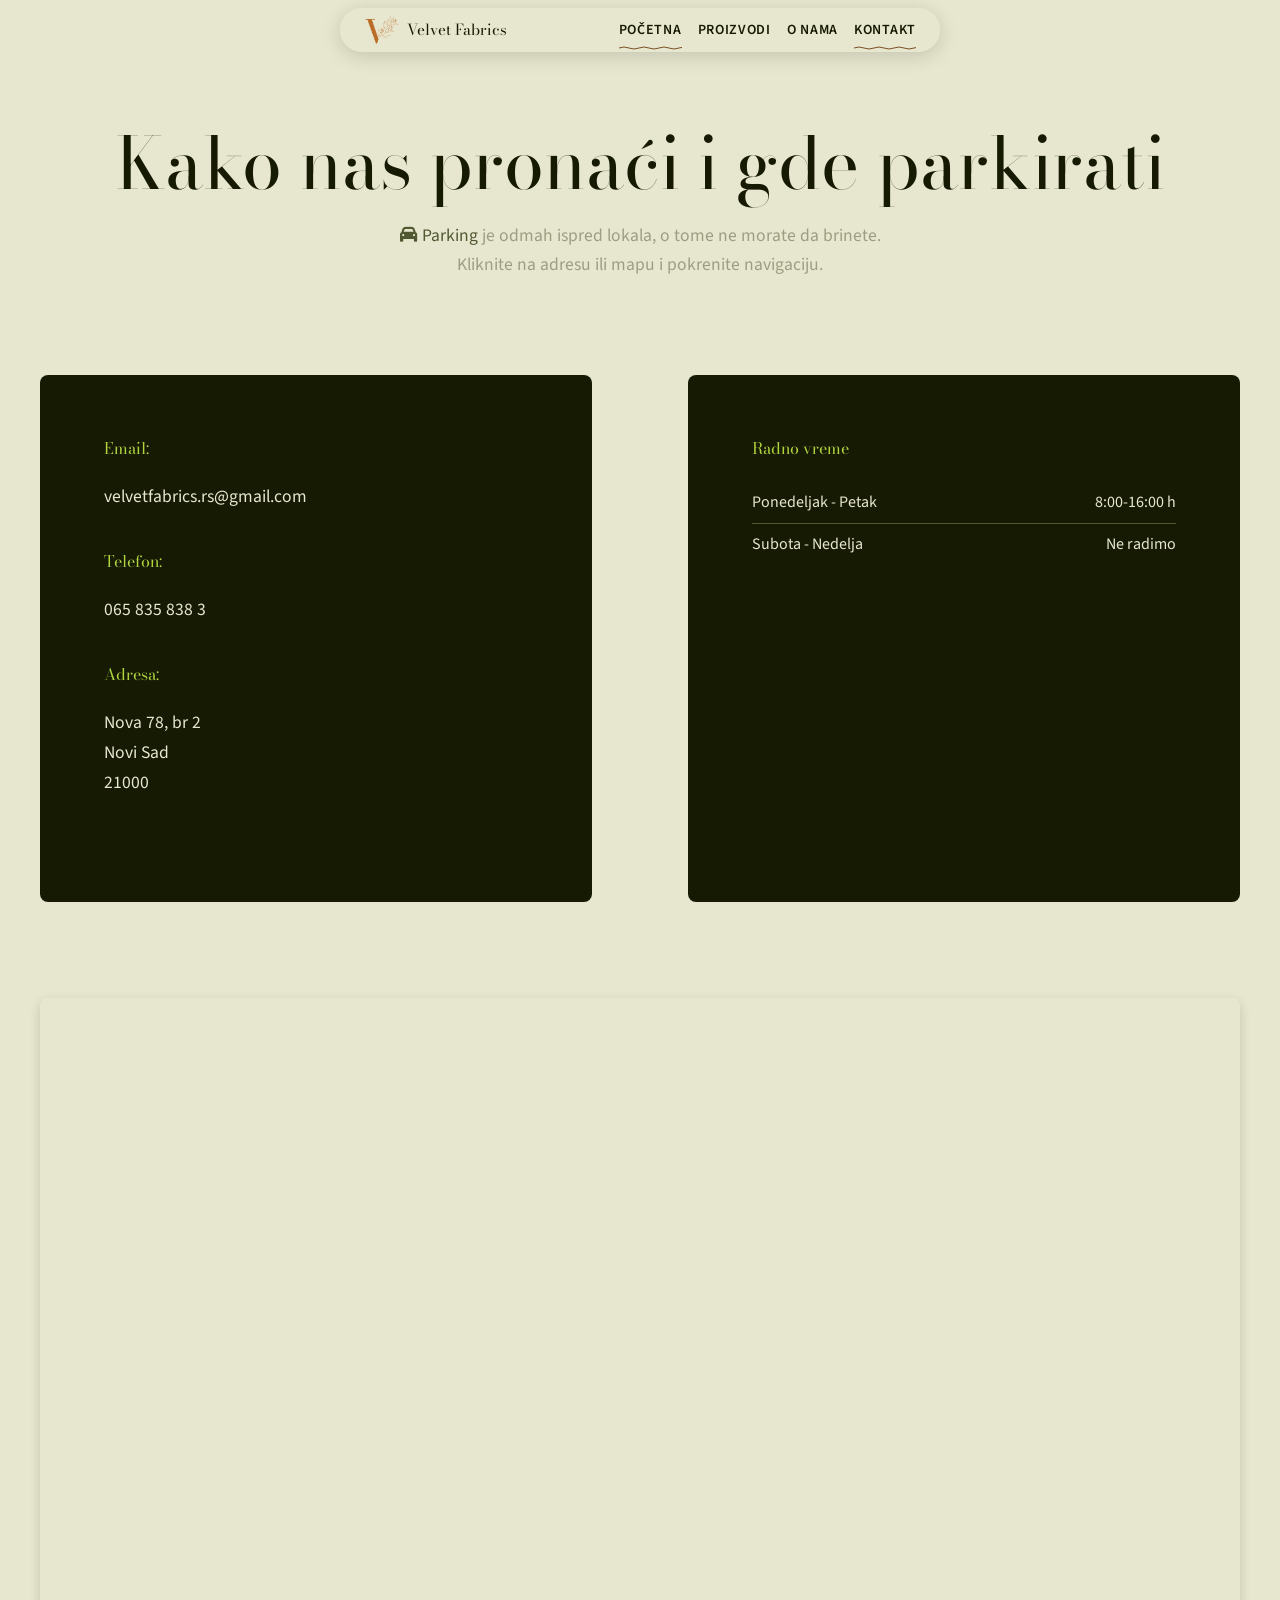
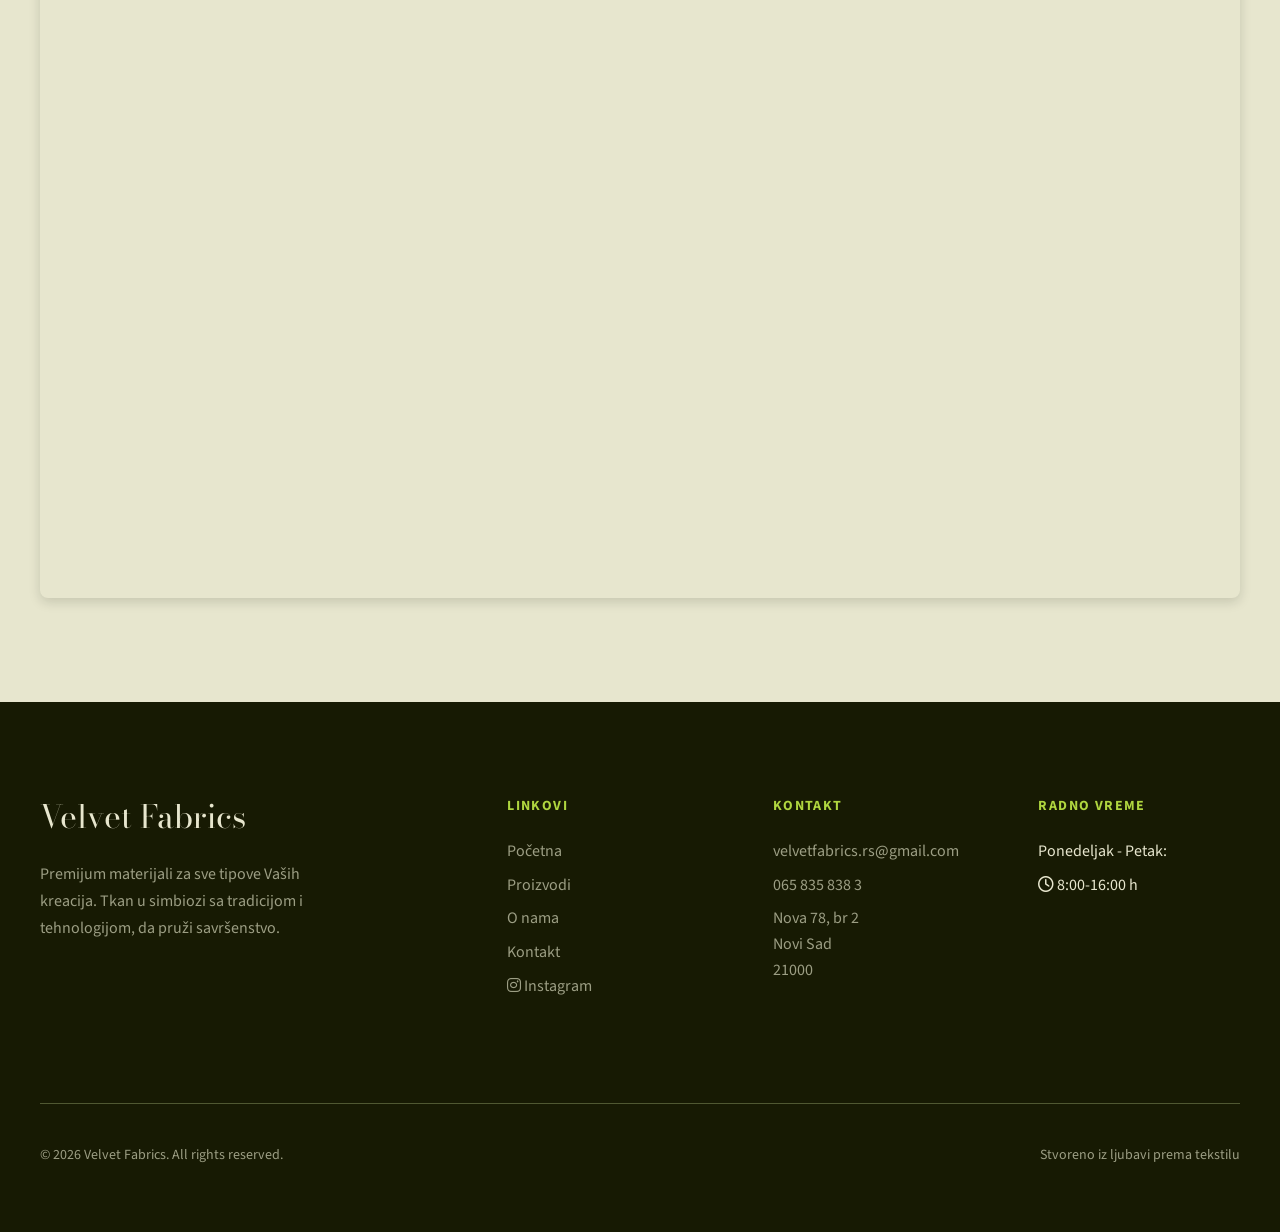
==== commit c9367a34: "Add files via upload" ====
--- a/kontakt/index.html
+++ b/kontakt/index.html
@@ -136,7 +136,7 @@
       <div class="container">
         <div class="section-header animate-on-scroll">
           <h1 class="section-title">Kako nas pronaći i gde parkirati</h1>
-          <p class="section-subtitle"><a href="#map">Parking</a> je odmah ispred lokala, o tome ne morate da brinete.<br>Kliknite na adresu ili mapu i pokrenite navigaciju.</p>
+          <p class="section-subtitle"><a href="#map"><i class="fas fa-car"></i> Parking</a> je odmah ispred lokala, o tome ne morate da brinete.<br>Kliknite na adresu ili mapu i pokrenite navigaciju.</p>
         </div>
         
         <div class="contact-grid">
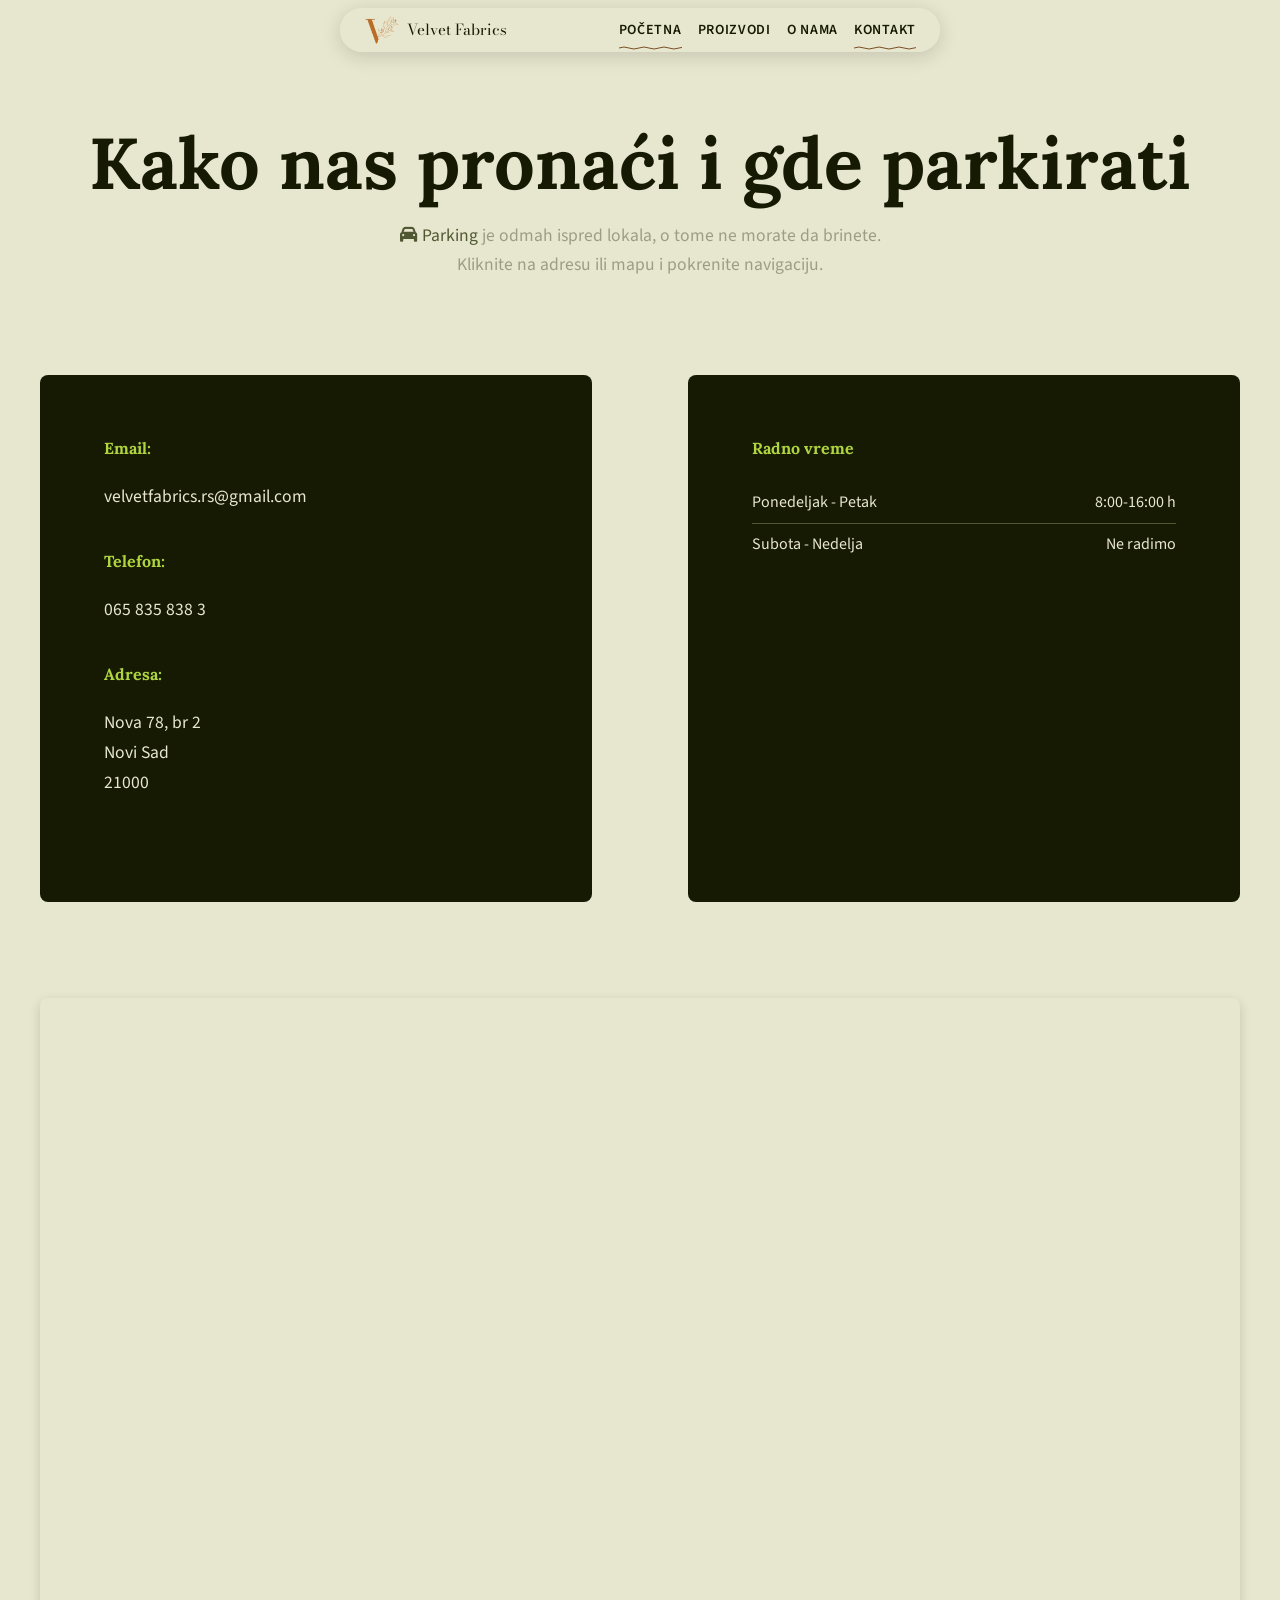
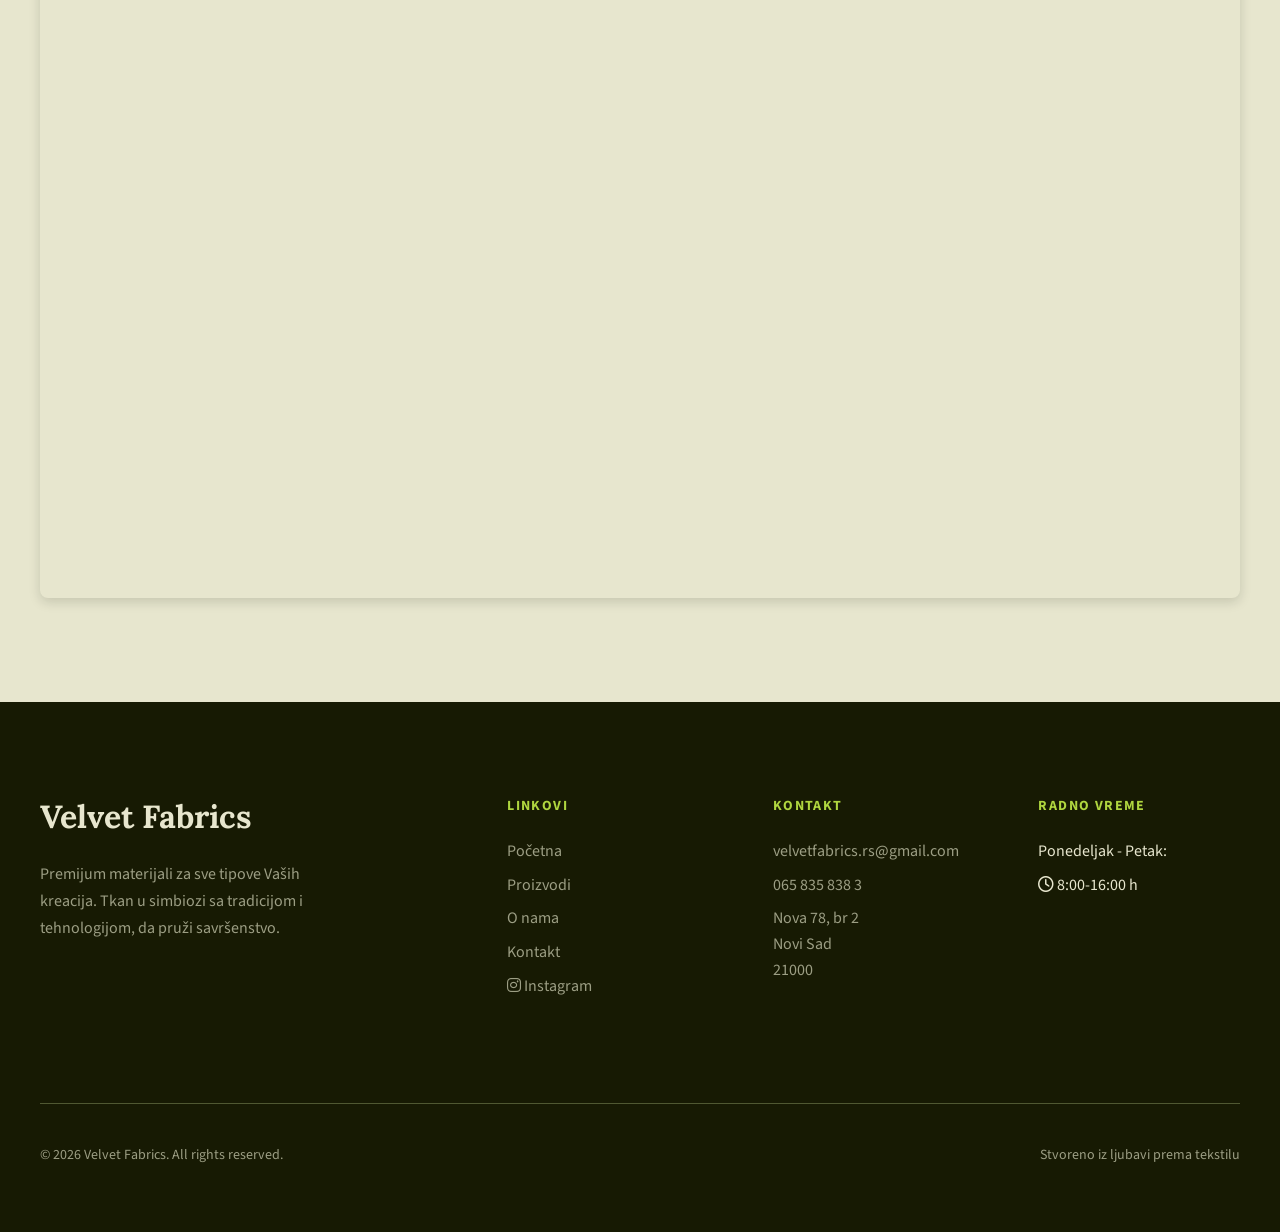
==== commit 41d120ed: "Add files via upload" ====
--- a/kontakt/index.html
+++ b/kontakt/index.html
@@ -28,7 +28,7 @@
   <!-- Fonts -->
   <link rel="preconnect" href="https://fonts.googleapis.com">
   <link rel="preconnect" href="https://fonts.gstatic.com" crossorigin>
-  <link href="https://fonts.googleapis.com/css2?family=Bodoni+Moda:opsz,wght@6..96,400;6..96,500&family=Source+Sans+Pro:wght@400;600;700&display=swap" rel="stylesheet">
+  <link href="https://fonts.googleapis.com/css2?family=Bodoni+Moda:opsz,wght@6..96,400;6..96,500&family=Lora:ital,wght@0,400;0,500;0,600;1,400&family=Source+Sans+Pro:wght@400;600;700&display=swap" rel="stylesheet">
   
   <!-- Styles -->
   <link rel="stylesheet" href="../assets/css/style.css">
--- a/assets/css/style.css
+++ b/assets/css/style.css
@@ -26,7 +26,8 @@
   --bg-dark: var(--carbon-black);
   
   /* Typography */
-  --font-display: 'Bodoni Moda', Georgia, serif;
+  --font-display: 'Lora', Georgia, serif;
+  --font-logo: 'Bodoni Moda', Georgia, serif;
   --font-body: 'Source Sans Pro', system-ui, sans-serif;
   
   /* Spacing */
@@ -91,9 +92,12 @@
 
 h1, h2, h3, h4, h5, h6 {
   font-family: var(--font-display);
-  font-weight: 400;
   line-height: 1.2;
   color: var(--black);
+}
+
+@media (max-width: 768px) {
+  
 }
 
 h1 { font-size: clamp(2.5rem, 5vw + 1rem, 4.5rem); }
@@ -176,7 +180,7 @@
 }
 
 .logo {
-  font-family: var(--font-display);
+  font-family: var(--font-logo);
   font-size: 1.75rem;
   color: var(--black);
   font-weight: 400;
@@ -602,14 +606,14 @@
 }
 
 .hero-title {
-  font-size: clamp(3rem, 6vw + 1rem, 6rem);
+  font-size: clamp(2.5rem, 5vw + 1rem, 4.5rem);
   color: var(--beige);
   margin-bottom: var(--space-md);
   opacity: 0;
   transform: translateY(30px);
   animation: fadeInUp 1s ease forwards;
   animation-delay: 0.3s;
-  text-shadow: 0 2px 20px rgba(0,0,0,0.3);
+  letter-spacing: 0.02em;
 }
 
 .hero-subtitle {
@@ -646,6 +650,10 @@
   padding: var(--space-2xl) var(--space-lg);
 }
 
+.section-reduce-bottom {
+  padding-bottom: var(--space-lg);
+}
+
 .section-dark {
   background: var(--carbon-black);
   color: var(--beige);
@@ -671,6 +679,7 @@
 
 .section-title {
   margin-bottom: var(--space-sm);
+  scroll-margin-top: 100px;
 }
 
 .section-subtitle {
@@ -703,7 +712,7 @@
 
 .product-grid {
   display: grid;
-  grid-template-columns: repeat(4, 1fr);
+  grid-template-columns: repeat(2, 1fr);
   gap: var(--space-lg);
 }
 
@@ -713,6 +722,8 @@
   overflow: hidden;
   box-shadow: var(--shadow-sm);
   transition: transform var(--transition-base), box-shadow var(--transition-base);
+  display: flex;
+  flex-direction: row;
 }
 
 .product-card:hover {
@@ -722,7 +733,8 @@
 
 .product-image {
   position: relative;
-  aspect-ratio: 3/4;
+  width: 40%;
+  min-width: 200px;
   overflow: hidden;
   background: var(--dry-sage-2);
 }
@@ -1359,6 +1371,16 @@
     grid-template-columns: repeat(2, 1fr);
   }
   
+  .product-card {
+    flex-direction: column;
+  }
+  
+  .product-image {
+    width: 100%;
+    min-width: auto;
+    aspect-ratio: 3/4;
+  }
+  
   .contact-grid {
     grid-template-columns: 1fr;
   }
@@ -1569,7 +1591,7 @@
   left: 0;
   width: 100%;
   height: 4px;
-  background: 
+  background:
     radial-gradient(ellipse 3px 1.5px at center, var(--beige) 0%, transparent 100%),
     radial-gradient(ellipse 3px 1.5px at center, var(--beige) 0%, transparent 100%);
   background-size: 16px 4px;
@@ -1577,6 +1599,33 @@
   background-repeat: repeat-x;
 }
 
+/* ============================================
+   TYPEWRITER ANIMATION
+   ============================================ */
+
+.typewriter {
+  display: inline;
+}
+
+.cursor {
+  display: inline-block;
+  width: 0.1em;
+  height: 1em;
+  background-color: var(--beige);
+  margin-left: 2px;
+  animation: blink 0.7s infinite;
+  vertical-align: text-bottom;
+}
+
+@keyframes blink {
+  0%, 50% { opacity: 1; }
+  51%, 100% { opacity: 0; }
+}
+
+.cursor.hidden {
+  display: none;
+}
+
 .notice-stitch::before {
   top: 6px;
 }
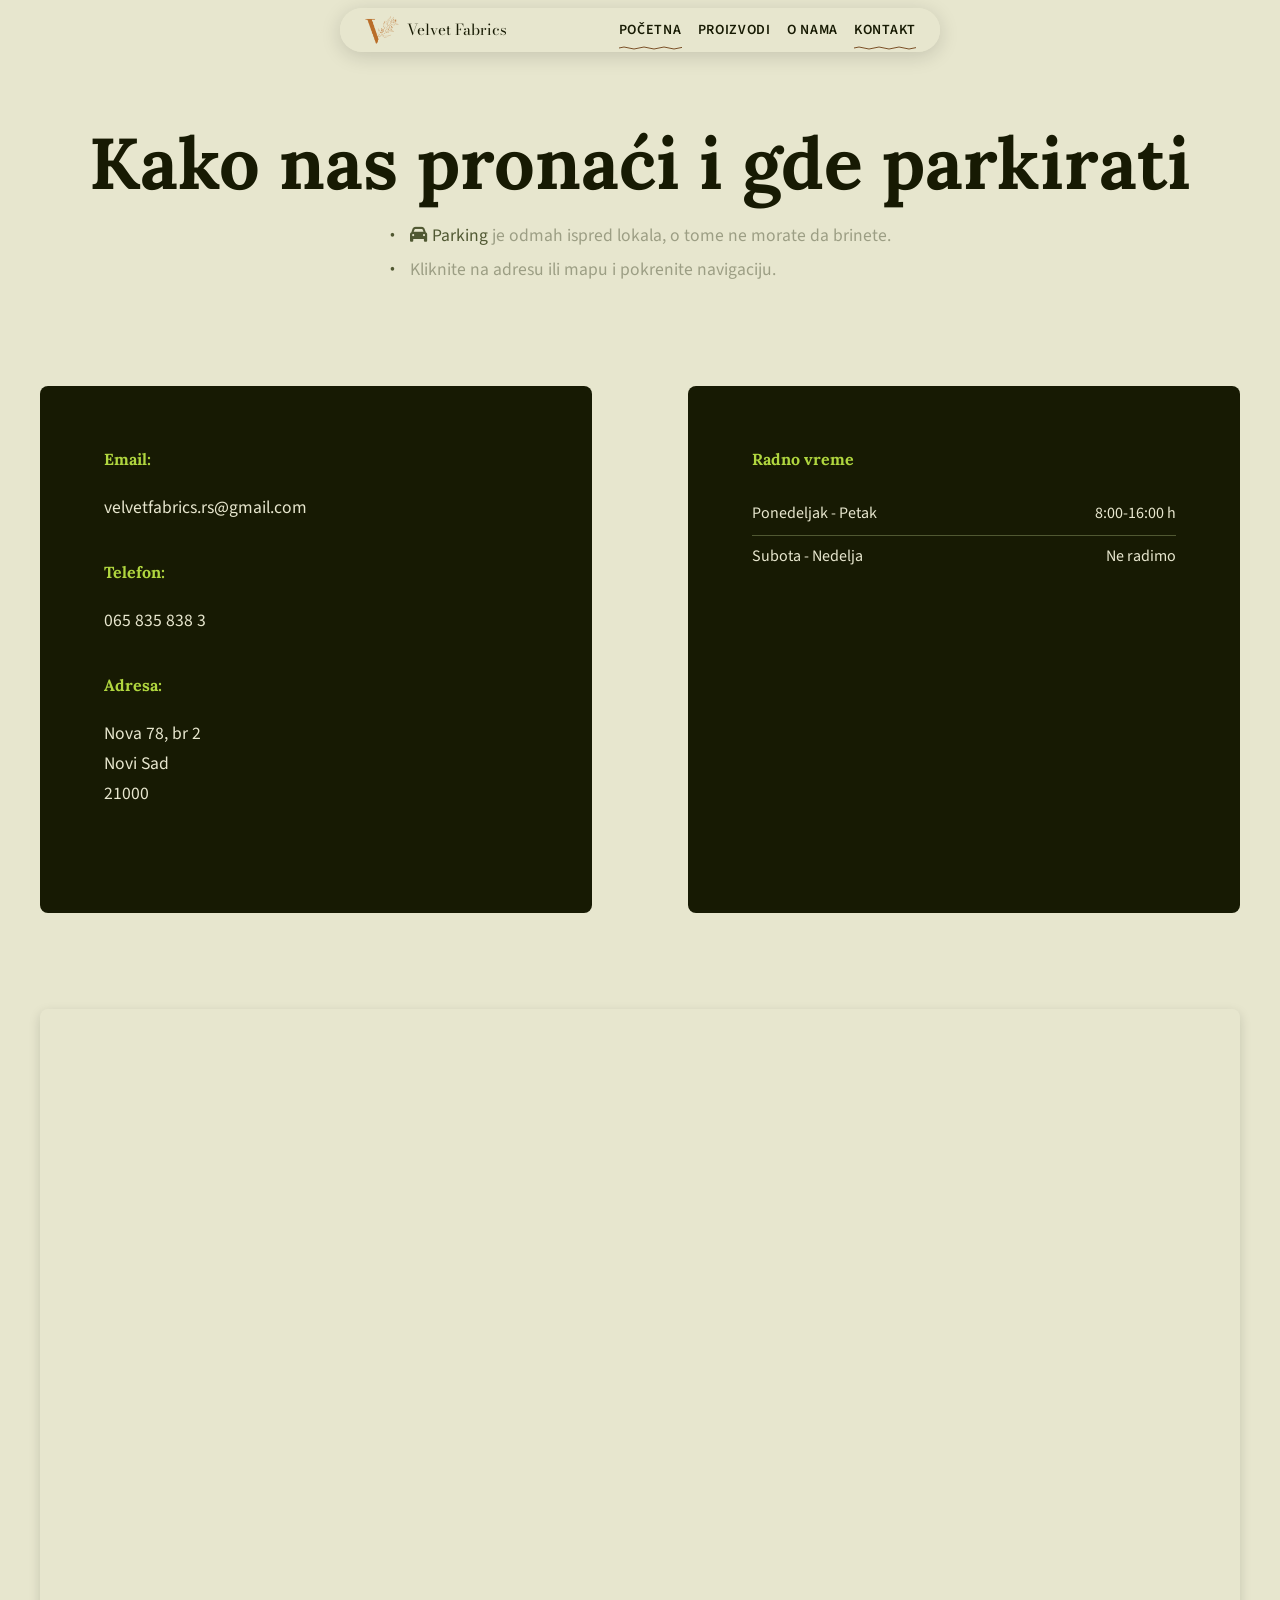
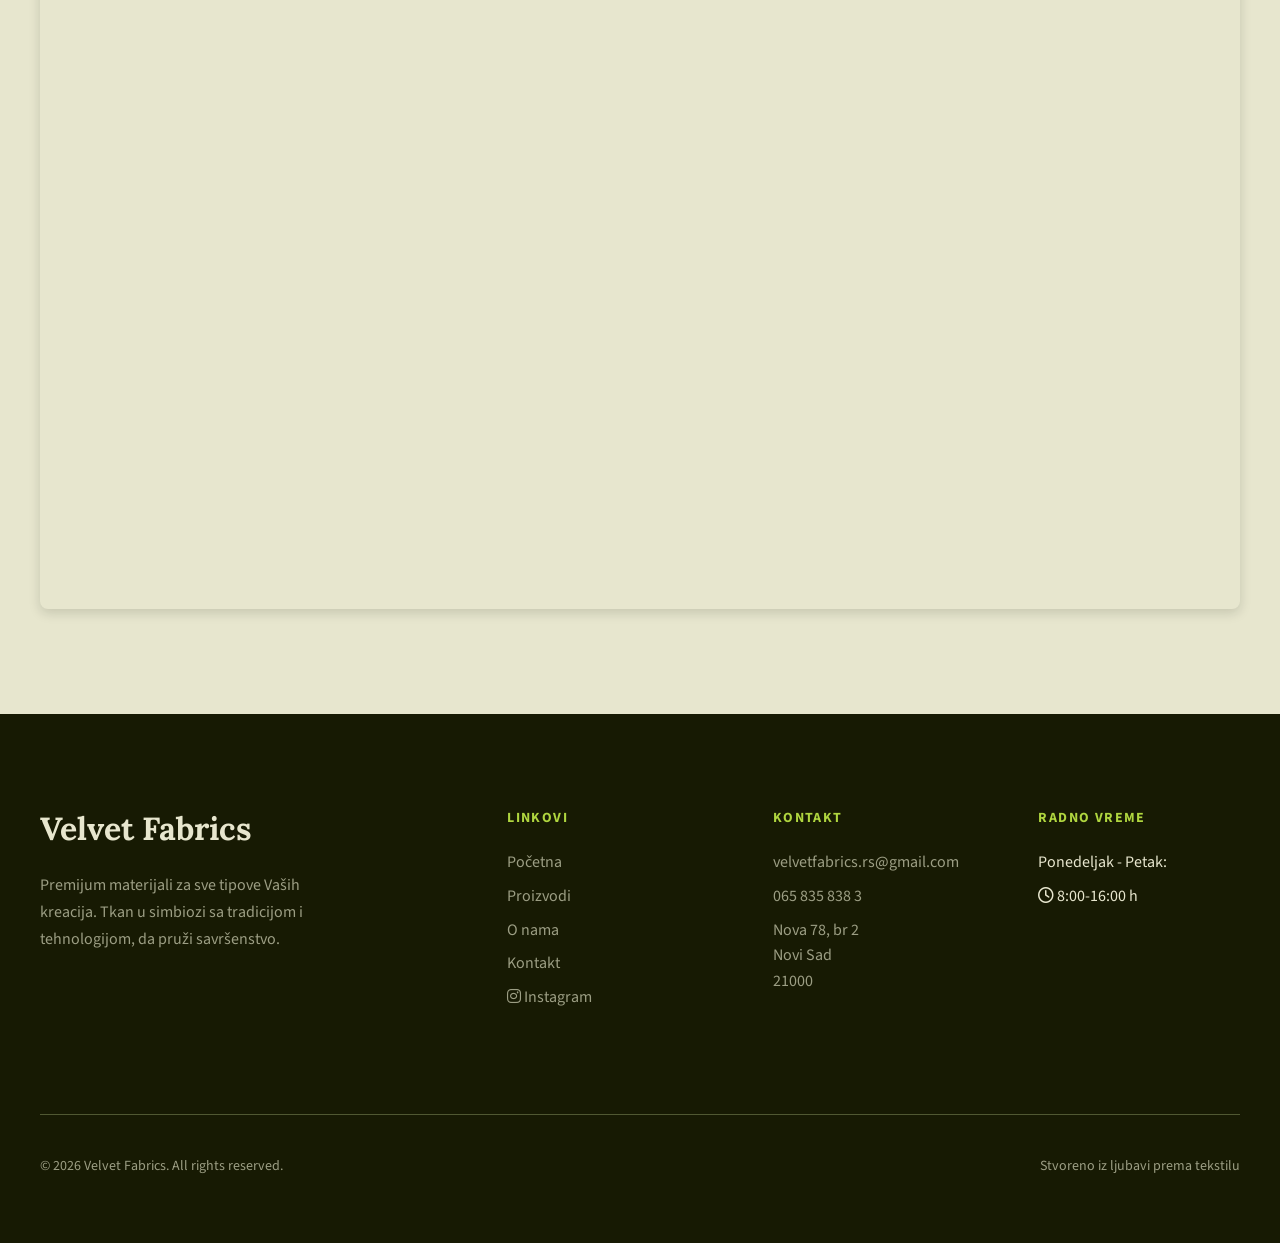
==== commit 456a51fc: "Add files via upload" ====
--- a/kontakt/index.html
+++ b/kontakt/index.html
@@ -1,12 +1,14 @@
 <!DOCTYPE html>
 <html lang="sr">
+
 <head>
   <meta charset="UTF-8">
   <meta name="viewport" content="width=device-width, initial-scale=1.0">
   <title>Kontakt | Velvet Fabrics - Novi Sad</title>
-  
+
   <!-- meta tags SEO -->
-  <meta name="description" content="Kontaktirajte Velvet Fabrics – veleprodaja pamučnih materijala u Novom Sadu. Posetite naš showroom i pogledajte materijale uživo.">
+  <meta name="description"
+    content="Kontaktirajte Velvet Fabrics – veleprodaja pamučnih materijala u Novom Sadu. Posetite naš showroom i pogledajte materijale uživo.">
   <meta name="robots" content="index, follow">
   <meta name="author" content="Velvet Fabrics">
   <meta name="geo.region" content="RS-VO">
@@ -24,19 +26,21 @@
   <link rel="alternate" hreflang="sr-RS" href="https://velvetfabrics.rs/kontakt/">
   <link rel="alternate" hreflang="x-default" href="https://velvetfabrics.rs/kontakt/">
   <link rel="canonical" href="https://velvetfabrics.rs/kontakt/">
-  
+
   <!-- Fonts -->
   <link rel="preconnect" href="https://fonts.googleapis.com">
   <link rel="preconnect" href="https://fonts.gstatic.com" crossorigin>
-  <link href="https://fonts.googleapis.com/css2?family=Bodoni+Moda:opsz,wght@6..96,400;6..96,500&family=Lora:ital,wght@0,400;0,500;0,600;1,400&family=Source+Sans+Pro:wght@400;600;700&display=swap" rel="stylesheet">
-  
+  <link
+    href="https://fonts.googleapis.com/css2?family=Bodoni+Moda:opsz,wght@6..96,400;6..96,500&family=Lora:ital,wght@0,400;0,500;0,600;1,400&family=Source+Sans+Pro:wght@400;600;700&display=swap"
+    rel="stylesheet">
+
   <!-- Styles -->
   <link rel="stylesheet" href="../assets/css/style.css">
-  
+
   <!-- Icons -->
   <link rel="icon" type="image/png" href="../assets/img/V-logo-48px.png">
   <link rel="stylesheet" href="https://cdnjs.cloudflare.com/ajax/libs/font-awesome/6.4.0/css/all.min.css">
-  
+
   <!-- Schema.org -->
   <script type="application/ld+json">
   {
@@ -71,7 +75,7 @@
     }
   }
   </script>
-  
+
   <!-- Breadcrumb Schema -->
   <script type="application/ld+json">
   {
@@ -94,22 +98,24 @@
   }
   </script>
 </head>
+
 <body>
   <!-- Skip to Content -->
   <a href="#main" class="skip-link">Skip to main content</a>
-  
+
   <!-- Navigation -->
   <nav class="navbar compact" role="navigation" aria-label="Main navigation">
     <div class="navbar-container">
-      <a href="../index.html" class="logo"><img src="../assets/img/V-logo-transparent.png" alt="V" class="logo-icon"> Velvet Fabrics</a>
-      
+      <a href="../index.html" class="logo"><img src="../assets/img/V-logo-transparent.png" alt="V" class="logo-icon">
+        Velvet Fabrics</a>
+
       <ul class="nav-links">
         <li><a href="../index.html" class="nav-link">Početna</a></li>
         <li><a href="../proizvodi/" class="nav-link">Proizvodi</a></li>
         <li><a href="../o-nama/" class="nav-link">O nama</a></li>
         <li><a href="../kontakt/" class="nav-link active">Kontakt</a></li>
       </ul>
-      
+
       <button class="hamburger" aria-label="Toggle menu" aria-expanded="false" aria-controls="mobile-menu">
         <span></span>
         <span></span>
@@ -117,7 +123,7 @@
       </button>
     </div>
   </nav>
-  
+
   <!-- Mobile Menu -->
   <div class="mobile-menu" id="mobile-menu" role="dialog" aria-label="Mobile navigation" aria-hidden="true">
     <ul class="nav-links">
@@ -128,7 +134,7 @@
     </ul>
   </div>
   <div class="menu-overlay" aria-hidden="true"></div>
-  
+
   <!-- Main Content -->
   <main class="page-content" id="main">
     <!-- Page Header -->
@@ -136,28 +142,35 @@
       <div class="container">
         <div class="section-header animate-on-scroll">
           <h1 class="section-title">Kako nas pronaći i gde parkirati</h1>
-          <p class="section-subtitle"><a href="#map"><i class="fas fa-car"></i> Parking</a> je odmah ispred lokala, o tome ne morate da brinete.<br>Kliknite na adresu ili mapu i pokrenite navigaciju.</p>
-        </div>
-        
+          <ul class="section-subtitle-list">
+            <li><a href="#map"><i class="fas fa-car"></i> Parking</a> je odmah ispred lokala, o tome ne morate da
+              brinete.</li>
+            <li>Kliknite na adresu ili mapu i pokrenite navigaciju.</li>
+          </ul>
+        </div>
+
         <div class="contact-grid">
           <!-- Contact Info -->
           <div class="contact-info animate-on-scroll">
             <div class="contact-item">
               <h4>Email:</h4>
-              <p><a href="#" class="protected-link" data-type="email" data-encoded="dmVsdmV0ZmFicmljcy5yc0BnbWFpbC5jb20">velvetfabrics.rs@gmail.com</a></p>
+              <p><a href="#" class="protected-link" data-type="email"
+                  data-encoded="dmVsdmV0ZmFicmljcy5yc0BnbWFpbC5jb20">velvetfabrics.rs@gmail.com</a></p>
             </div>
-            
+
             <div class="contact-item">
               <h4>Telefon:</h4>
-              <p><a href="#" class="protected-link" data-type="phone" data-encoded="MDY1IDgzNSA4MzggMw==">065 835 838 3</a></p>
+              <p><a href="#" class="protected-link" data-type="phone" data-encoded="MDY1IDgzNSA4MzggMw==">065 835 838
+                  3</a></p>
             </div>
-            
+
             <div class="contact-item">
               <h4>Adresa:</h4>
-              <p><a href="https://maps.google.com/?q=Nova+78+br+2+Novi+Sad+21000" target="_blank" rel="noopener">Nova 78, br 2<br>Novi Sad<br>21000</a></p>
+              <p><a href="https://maps.google.com/?q=Nova+78+br+2+Novi+Sad+21000" target="_blank" rel="noopener">Nova
+                  78, br 2<br>Novi Sad<br>21000</a></p>
             </div>
           </div>
-          
+
           <!-- Working Hours -->
           <div class="working-hours animate-on-scroll">
             <h4>Radno vreme</h4>
@@ -172,25 +185,29 @@
               </li>
             </ul>
           </div>
-          
+
           <!-- Map -->
           <div class="map-container animate-on-scroll" id="map">
-            <iframe src="https://www.google.com/maps/embed?pb=!1m14!1m12!1m3!1d514.1417909993608!2d19.773173409770788!3d45.24064373531351!2m3!1f0!2f0!3f0!3m2!1i1024!2i768!4f13.1!5e0!3m2!1sen!2srs!4v1777039130785!5m2!1sen!2srs" width="600" height="450" style="border:0;" allowfullscreen="" loading="lazy" referrerpolicy="no-referrer-when-downgrade"></iframe>
+            <iframe
+              src="https://www.google.com/maps/embed?pb=!1m14!1m12!1m3!1d514.1417909993608!2d19.773173409770788!3d45.24064373531351!2m3!1f0!2f0!3f0!3m2!1i1024!2i768!4f13.1!5e0!3m2!1sen!2srs!4v1777039130785!5m2!1sen!2srs"
+              width="600" height="450" style="border:0;" allowfullscreen="" loading="lazy"
+              referrerpolicy="no-referrer-when-downgrade"></iframe>
           </div>
         </div>
       </div>
     </section>
   </main>
-  
+
   <!-- Footer -->
   <footer class="footer">
     <div class="container">
       <div class="footer-grid">
         <div class="footer-brand">
           <h3>Velvet Fabrics</h3>
-          <p>Premijum materijali za sve tipove Vaših kreacija. Tkan u simbiozi sa tradicijom i tehnologijom, da pruži savršenstvo.</p>
-        </div>
-        
+          <p>Premijum materijali za sve tipove Vaših kreacija. Tkan u simbiozi sa tradicijom i tehnologijom, da pruži
+            savršenstvo.</p>
+        </div>
+
         <div class="footer-section">
           <h4 class="footer-title">Linkovi</h4>
           <ul class="footer-links">
@@ -198,19 +215,24 @@
             <li><a href="../proizvodi/">Proizvodi</a></li>
             <li><a href="../o-nama/">O nama</a></li>
             <li><a href="../kontakt/">Kontakt</a></li>
-            <li><a href="#" class="protected-link" data-type="instagram" data-encoded="aHR0cHM6Ly93d3cuaW5zdGFncmFtLmNvbS9mYWJyaWthX3Rla3N0aWxhLw==" target="_blank" rel="noopener"><i class="fab fa-instagram"></i> Instagram</a></li>
-          </ul>
-        </div>
-        
+            <li><a href="#" class="protected-link" data-type="instagram"
+                data-encoded="aHR0cHM6Ly93d3cuaW5zdGFncmFtLmNvbS9mYWJyaWthX3Rla3N0aWxhLw==" target="_blank"
+                rel="noopener"><i class="fab fa-instagram"></i> Instagram</a></li>
+          </ul>
+        </div>
+
         <div class="footer-section">
           <h4 class="footer-title">Kontakt</h4>
           <ul class="footer-links">
-            <li><a href="#" class="protected-link" data-type="email" data-encoded="dmVsdmV0ZmFicmljcy5yc0BnbWFpbC5jb20">velvetfabrics.rs@gmail.com</a></li>
-            <li><a href="#" class="protected-link" data-type="phone" data-encoded="MDY1IDgzNSA4MzggMw==">065 835 838 3</a></li>
-            <li><a href="https://maps.google.com/?q=Nova+78+br+2+Novi+Sad+21000" target="_blank" rel="noopener">Nova 78, br 2<br>Novi Sad<br>21000</a></li>
-          </ul>
-        </div>
-        
+            <li><a href="#" class="protected-link" data-type="email"
+                data-encoded="dmVsdmV0ZmFicmljcy5yc0BnbWFpbC5jb20">velvetfabrics.rs@gmail.com</a></li>
+            <li><a href="#" class="protected-link" data-type="phone" data-encoded="MDY1IDgzNSA4MzggMw==">065 835 838
+                3</a></li>
+            <li><a href="https://maps.google.com/?q=Nova+78+br+2+Novi+Sad+21000" target="_blank" rel="noopener">Nova 78,
+                br 2<br>Novi Sad<br>21000</a></li>
+          </ul>
+        </div>
+
         <div class="footer-section">
           <h4 class="footer-title">Radno vreme</h4>
           <ul class="footer-links">
@@ -219,20 +241,21 @@
           </ul>
         </div>
       </div>
-      
+
       <div class="footer-bottom">
         <p>&copy; 2026 Velvet Fabrics. All rights reserved.</p>
         <p>Stvoreno iz ljubavi prema tekstilu</p>
       </div>
     </div>
   </footer>
-  
+
   <!-- Go to Top Button -->
   <button id="goToTop" class="go-to-top" aria-label="Go to top">
     <i class="fas fa-arrow-up"></i>
   </button>
-  
+
   <!-- Scripts -->
   <script src="../assets/js/main.js"></script>
 </body>
-</html>
+
+</html>
--- a/assets/css/style.css
+++ b/assets/css/style.css
@@ -14,7 +14,7 @@
   --yellow-green: #B0D63F;
   --yellow-green-hover: #B8E055;
   --yellow-green-active: #9BC52F;
-  
+
   /* Derived */
   --white: var(--beige);
   --black: var(--carbon-black);
@@ -24,12 +24,12 @@
   --text-light: var(--dry-sage-2);
   --bg: var(--beige);
   --bg-dark: var(--carbon-black);
-  
+
   /* Typography */
   --font-display: 'Lora', Georgia, serif;
   --font-logo: 'Bodoni Moda', Georgia, serif;
   --font-body: 'Source Sans Pro', system-ui, sans-serif;
-  
+
   /* Spacing */
   --space-xs: 0.5rem;
   --space-sm: 1rem;
@@ -37,27 +37,27 @@
   --space-lg: 2.5rem;
   --space-xl: 4rem;
   --space-2xl: 6rem;
-  
+
   /* Transitions */
   --transition-fast: 150ms ease;
   --transition-base: 300ms ease;
   --transition-slow: 500ms ease;
-  
+
   /* Shadows */
   --shadow-sm: 0 1px 2px rgba(16, 20, 2, 0.1);
   --shadow-md: 0 4px 12px rgba(16, 20, 2, 0.15);
   --shadow-lg: 0 8px 24px rgba(16, 20, 2, 0.2);
-  
+
   /* Overlay Colors */
   --overlay-light: rgba(23, 26, 3, 0.3);
   --overlay-medium: rgba(23, 26, 3, 0.5);
   --overlay-dark: rgba(23, 26, 3, 0.5);
-  
+
   /* Backdrop Colors */
   --backdrop-bg: rgba(231, 230, 206, 0.55);
   --backdrop-border: rgba(231, 230, 206, 0.5);
   --backdrop-compact: rgba(231, 230, 206, 0.95);
-  
+
   /* Button Shadow Colors */
   --btn-shadow-inset-dark: rgba(0, 0, 0, 0.2);
   --btn-shadow-inset-light: rgba(255, 255, 255, 0.1);
@@ -70,7 +70,9 @@
    BASE STYLES & RESET
    ============================================ */
 
-*, *::before, *::after {
+*,
+*::before,
+*::after {
   box-sizing: border-box;
   margin: 0;
   padding: 0;
@@ -88,21 +90,37 @@
   color: var(--text);
   background-color: var(--bg);
   overflow-x: hidden;
-}
-
-h1, h2, h3, h4, h5, h6 {
+  user-select: none;
+  -webkit-user-select: none;
+  -moz-user-select: none;
+  -ms-user-select: none;
+  cursor: url('../img/cursor/scissors.svg') 12 12, auto;
+}
+
+h1,
+h2,
+h3,
+h4,
+h5,
+h6 {
   font-family: var(--font-display);
   line-height: 1.2;
   color: var(--black);
 }
 
-@media (max-width: 768px) {
-  
-}
-
-h1 { font-size: clamp(2.5rem, 5vw + 1rem, 4.5rem); }
-h2 { font-size: clamp(2rem, 3vw + 0.5rem, 3.5rem); }
-h3 { font-size: clamp(1.5rem, 2vw + 0.5rem, 2.5rem); }
+@media (max-width: 768px) {}
+
+h1 {
+  font-size: clamp(2.5rem, 5vw + 1rem, 4.5rem);
+}
+
+h2 {
+  font-size: clamp(2rem, 3vw + 0.5rem, 3.5rem);
+}
+
+h3 {
+  font-size: clamp(1.5rem, 2vw + 0.5rem, 2.5rem);
+}
 
 p {
   margin-bottom: var(--space-md);
@@ -382,7 +400,7 @@
   background-color: var(--yellow-green);
   color: var(--carbon-black);
   transition: transform 0.15s ease, box-shadow 0.25s ease,
-              background-color 0.25s ease;
+    background-color 0.25s ease;
   box-shadow: var(--shadow-sm);
   min-height: 44px;
   min-width: 44px;
@@ -414,7 +432,7 @@
 .btn-textile .ripple {
   position: absolute;
   border-radius: 50%;
-  background: rgba(255,255,255,0.35);
+  background: rgba(255, 255, 255, 0.35);
   transform: scale(0);
   animation: ripple-fx 0.5s ease-out forwards;
   pointer-events: none;
@@ -440,8 +458,14 @@
   pointer-events: none;
 }
 
-.btn-textile::before { top: -4px; }
-.btn-textile::after  { bottom: -4px; transform: rotate(180deg); }
+.btn-textile::before {
+  top: -4px;
+}
+
+.btn-textile::after {
+  bottom: -4px;
+  transform: rotate(180deg);
+}
 
 /* --- Accent variant (same as primary) --- */
 .btn-accent {
@@ -463,7 +487,7 @@
   background-color: var(--yellow-green);
   color: var(--carbon-black);
   transition: transform 0.15s ease, box-shadow 0.25s ease,
-              background-color 0.25s ease;
+    background-color 0.25s ease;
   box-shadow: none;
   min-height: 44px;
   min-width: 44px;
@@ -485,8 +509,14 @@
   pointer-events: none;
 }
 
-.btn-accent::before { top: -4px; }
-.btn-accent::after  { bottom: -4px; transform: rotate(180deg); }
+.btn-accent::before {
+  top: -4px;
+}
+
+.btn-accent::after {
+  bottom: -4px;
+  transform: rotate(180deg);
+}
 
 .btn-accent:hover {
   background-color: var(--yellow-green-hover);
@@ -526,7 +556,7 @@
   cursor: pointer;
   overflow: hidden;
   transition: transform 0.15s ease, box-shadow 0.25s ease,
-              background-color 0.25s ease;
+    background-color 0.25s ease;
   min-height: 44px;
   min-width: 44px;
 }
@@ -543,11 +573,17 @@
   pointer-events: none;
 }
 
-.btn-outline::before { top: -4px; }
-.btn-outline::after  { bottom: -4px; transform: rotate(180deg); }
+.btn-outline::before {
+  top: -4px;
+}
+
+.btn-outline::after {
+  bottom: -4px;
+  transform: rotate(180deg);
+}
 
 .btn-outline:hover {
-  background-color: rgba(176,214,63,0.08);
+  background-color: rgba(176, 214, 63, 0.08);
   color: #9BC52F;
   border-color: #B8E055;
   transform: scaleX(1.04) scaleY(0.97);
@@ -555,7 +591,7 @@
 }
 
 .btn-outline:active {
-  background-color: rgba(176,214,63,0.15);
+  background-color: rgba(176, 214, 63, 0.15);
   transform: scaleX(0.97) scaleY(0.93);
 }
 
@@ -589,11 +625,9 @@
 .hero-overlay {
   position: absolute;
   inset: 0;
-  background: linear-gradient(
-    to bottom,
-    var(--overlay-light),
-    var(--overlay-medium)
-  );
+  background: linear-gradient(to bottom,
+      var(--overlay-light),
+      var(--overlay-medium));
   z-index: 0;
 }
 
@@ -639,6 +673,7 @@
 @keyframes fadeInUp {
   to {
     opacity: 1;
+    transform: translateY(0);
   }
 }
 
@@ -687,6 +722,32 @@
   font-size: 1.1rem;
   max-width: 100%;
   line-height: 1.6;
+}
+
+.section-subtitle-list {
+  display: inline-block;
+  text-align: left;
+  list-style: none;
+  padding: 0;
+  margin: 0;
+  color: var(--dry-sage-2);
+  font-size: 1.1rem;
+  line-height: 1.6;
+}
+
+.section-subtitle-list li {
+  padding-left: 1.25rem;
+  position: relative;
+  margin-bottom: 0.35rem;
+}
+
+.section-subtitle-list li::before {
+  content: "•";
+  position: absolute;
+  left: 0;
+  color: var(--olive-leaf);
+  font-size: 1rem;
+  line-height: inherit;
 }
 
 .section-link {
@@ -726,10 +787,10 @@
   flex-direction: row;
 }
 
-.product-card:hover {
+/* .product-card:hover {
   transform: translateY(-8px);
   box-shadow: var(--shadow-lg);
-}
+} */
 
 .product-image {
   position: relative;
@@ -743,12 +804,13 @@
   width: 100%;
   height: 100%;
   object-fit: cover;
+  border-radius: 0;
   transition: transform var(--transition-slow);
 }
 
-.product-card:hover .product-image img {
+/* .product-card:hover .product-image img {
   transform: scale(1.05);
-}
+} */
 
 .product-info {
   padding: var(--space-md);
@@ -1040,6 +1102,14 @@
   padding: var(--space-xl);
   border-radius: 12px;
   margin-bottom: var(--space-xl);
+}
+
+@media (max-width: 768px) {
+  .materials-info {
+    padding: var(--space-md);
+    margin-left: -20px;
+    margin-right: -20px;
+  }
 }
 
 .materials-title {
@@ -1333,14 +1403,37 @@
 }
 
 /* Staggered animation for grid items */
-.product-card.animate-on-scroll:nth-child(1) { transition-delay: 0s; }
-.product-card.animate-on-scroll:nth-child(2) { transition-delay: 0.1s; }
-.product-card.animate-on-scroll:nth-child(3) { transition-delay: 0.2s; }
-.product-card.animate-on-scroll:nth-child(4) { transition-delay: 0.3s; }
-.product-card.animate-on-scroll:nth-child(5) { transition-delay: 0.4s; }
-.product-card.animate-on-scroll:nth-child(6) { transition-delay: 0.5s; }
-.product-card.animate-on-scroll:nth-child(7) { transition-delay: 0.6s; }
-.product-card.animate-on-scroll:nth-child(8) { transition-delay: 0.7s; }
+.product-card.animate-on-scroll:nth-child(1) {
+  transition-delay: 0s;
+}
+
+.product-card.animate-on-scroll:nth-child(2) {
+  transition-delay: 0.1s;
+}
+
+.product-card.animate-on-scroll:nth-child(3) {
+  transition-delay: 0.2s;
+}
+
+.product-card.animate-on-scroll:nth-child(4) {
+  transition-delay: 0.3s;
+}
+
+.product-card.animate-on-scroll:nth-child(5) {
+  transition-delay: 0.4s;
+}
+
+.product-card.animate-on-scroll:nth-child(6) {
+  transition-delay: 0.5s;
+}
+
+.product-card.animate-on-scroll:nth-child(7) {
+  transition-delay: 0.6s;
+}
+
+.product-card.animate-on-scroll:nth-child(8) {
+  transition-delay: 0.7s;
+}
 
 /* ============================================
    PAGE TRANSITIONS
@@ -1355,6 +1448,7 @@
     opacity: 0;
     transform: translateY(20px);
   }
+
   to {
     opacity: 1;
     transform: translateY(0);
@@ -1370,38 +1464,38 @@
   .product-grid {
     grid-template-columns: repeat(2, 1fr);
   }
-  
+
   .product-card {
     flex-direction: column;
   }
-  
+
   .product-image {
     width: 100%;
     min-width: auto;
     aspect-ratio: 3/4;
   }
-  
+
   .contact-grid {
     grid-template-columns: 1fr;
   }
-  
+
   .values-grid {
     grid-template-columns: repeat(2, 1fr);
   }
-  
+
   .materials-grid {
     grid-template-columns: 1fr;
   }
-  
+
   .materials-image {
     display: none;
   }
-  
+
   .featured-image img {
     max-width: 78.125%;
     margin: 0 auto var(--space-md);
   }
-  
+
   .footer-grid {
     grid-template-columns: repeat(2, 1fr);
   }
@@ -1412,7 +1506,7 @@
   .contact-grid {
     grid-template-columns: 400px 400px 350px;
   }
-  
+
   .map-container {
     grid-column: auto;
   }
@@ -1423,77 +1517,109 @@
   .hamburger {
     display: flex;
   }
-  
+
   .nav-links {
     display: none;
   }
-  
+
   .mobile-menu .nav-links {
     display: flex;
   }
-  
+
   .hero-content {
-    padding: var(--space-lg);
-  }
-  
+    padding: var(--space-lg) var(--space-sm);
+  }
+
   .product-grid {
-    grid-template-columns: repeat(2, 1fr);
-    gap: var(--space-sm);
-  }
-  
+    grid-template-columns: 1fr;
+    gap: 0.3rem;
+    margin: 0 -1.25rem;
+  }
+
+  /* CSS grid trick: product-info becomes display:contents so h3 and p
+     participate directly in the card's grid — title spans full width above
+     the image+description row, without touching the HTML structure */
+  .product-card {
+    display: grid;
+    grid-template-columns: 32% 1fr;
+    grid-template-rows: auto 1fr;
+    grid-template-areas:
+      "title title"
+      "image info";
+    border-radius: 0;
+  }
+
+  .product-image {
+    grid-area: image;
+    width: 100%;
+    min-width: 0;
+    aspect-ratio: 4 / 3;
+    align-self: center;
+  }
+
   .product-info {
-    padding: var(--space-sm);
-  }
-  
+    display: contents;
+  }
+
   .product-name {
-    font-size: 1rem;
-  }
-  
+    grid-area: title;
+    font-size: 0.95rem;
+    padding: 0.4rem var(--space-sm);
+    margin-bottom: 0;
+    border-bottom: 1px solid rgba(156, 158, 132, 0.3);
+    background: var(--white);
+    align-self: center;
+  }
+
   .product-description {
-    font-size: 0.85rem;
-  }
-  
+    grid-area: info;
+    font-size: 0.82rem;
+    padding: var(--space-xs) var(--space-sm);
+    margin-bottom: 0;
+    align-self: center;
+  }
+
   .featured-grid {
     grid-template-columns: 1fr;
   }
-  
+
   .values-grid {
     grid-template-columns: 1fr;
   }
-  
+
   .contact-grid {
     grid-template-columns: 1fr;
   }
-  
+
   .process-step {
     flex-direction: column;
     gap: var(--space-sm);
   }
-  
+
   .footer-grid {
     grid-template-columns: 1fr;
     text-align: center;
   }
-  
+
   .footer-brand p {
     max-width: 100%;
     margin: 0 auto;
   }
-  
+
   .footer-bottom {
     flex-direction: column;
     gap: var(--space-sm);
     text-align: center;
   }
-  
+
   .section {
     padding: var(--space-xl) var(--space-md);
   }
-  
+
   .section-contact-header {
     padding-top: 160px !important;
   }
-  
+
   .section[style*="padding-top"] {
     padding-top: 160px !important;
   }
@@ -1506,12 +1632,22 @@
     --space-xl: 2.5rem;
     --space-2xl: 4rem;
   }
-  
-  h1 { font-size: 2.5rem; }
-  h2 { font-size: 2rem; }
-  
-  .btn {
-    width: 100%;
+
+  h1 {
+    font-size: 2.5rem;
+  }
+
+  h2 {
+    font-size: 2rem;
+  }
+
+  .hero-content {
+    padding: var(--space-md) var(--space-xs);
+  }
+
+  .hero-subtitle {
+    margin-bottom: 2.5rem;
+    letter-spacing: 0.1em;
   }
 }
 
@@ -1556,14 +1692,33 @@
    UTILITY CLASSES
    ============================================ */
 
-.text-center { text-align: center; }
-.text-left { text-align: left; }
-.text-right { text-align: right; }
-
-.mt-0 { margin-top: 0; }
-.mb-0 { margin-bottom: 0; }
-.mt-lg { margin-top: var(--space-lg); }
-.mb-lg { margin-bottom: var(--space-lg); }
+.text-center {
+  text-align: center;
+}
+
+.text-left {
+  text-align: left;
+}
+
+.text-right {
+  text-align: right;
+}
+
+.mt-0 {
+  margin-top: 0;
+}
+
+.mb-0 {
+  margin-bottom: 0;
+}
+
+.mt-lg {
+  margin-top: var(--space-lg);
+}
+
+.mb-lg {
+  margin-bottom: var(--space-lg);
+}
 
 .visually-hidden {
   position: absolute;
@@ -1618,14 +1773,68 @@
 }
 
 @keyframes blink {
-  0%, 50% { opacity: 1; }
-  51%, 100% { opacity: 0; }
+
+  0%,
+  50% {
+    opacity: 1;
+  }
+
+  51%,
+  100% {
+    opacity: 0;
+  }
 }
 
 .cursor.hidden {
   display: none;
 }
 
+/* ============================================
+   SUBTITLE HIGHLIGHT ANIMATION
+   ============================================ */
+
+.subtitle-animate {
+  display: inline-block;
+  transform: scale(1);
+  transition: transform 0.5s ease;
+}
+
+.subtitle-animate.active {
+  transform: scale(1.2);
+}
+
+.highlight-marker {
+  position: relative;
+  z-index: 1;
+}
+
+.highlight-marker::after {
+  content: '';
+  position: absolute;
+  bottom: 0;
+  left: 0;
+  width: 0;
+  height: 0.4em;
+  background-color: var(--yellow-green);
+  opacity: 0.3;
+  z-index: -1;
+  transform: skewX(-15deg);
+}
+
+.subtitle-animate.active .highlight-marker::after {
+  animation: drawHighlight 0.8s ease forwards;
+}
+
+@keyframes drawHighlight {
+  0% {
+    width: 0;
+  }
+
+  100% {
+    width: 100%;
+  }
+}
+
 .notice-stitch::before {
   top: 6px;
 }
@@ -1633,3 +1842,71 @@
 .notice-stitch::after {
   bottom: 6px;
 }
+
+/* ============================================
+   PRODUCT IMAGE LIGHTBOX
+   ============================================ */
+
+.product-image {
+  cursor: pointer;
+}
+
+.lightbox-overlay {
+  position: fixed;
+  inset: 0;
+  background: rgba(23, 26, 3, 0.88);
+  backdrop-filter: blur(6px);
+  -webkit-backdrop-filter: blur(6px);
+  z-index: 9000;
+  display: flex;
+  align-items: center;
+  justify-content: center;
+  opacity: 0;
+  pointer-events: none;
+  transition: opacity 0.3s ease;
+}
+
+.lightbox-overlay.active {
+  opacity: 1;
+  pointer-events: auto;
+}
+
+.lightbox-img {
+  max-width: 90vw;
+  max-height: 85vh;
+  border-radius: 8px;
+  object-fit: contain;
+  box-shadow: 0 24px 60px rgba(0, 0, 0, 0.5);
+  transform: scale(0.88);
+  transition: transform 0.3s cubic-bezier(0.34, 1.56, 0.64, 1);
+  display: block;
+}
+
+.lightbox-overlay.active .lightbox-img {
+  transform: scale(1);
+}
+
+.lightbox-close {
+  position: absolute;
+  top: 1rem;
+  right: 1rem;
+  width: 40px;
+  height: 40px;
+  background: var(--beige);
+  border: none;
+  border-radius: 50%;
+  cursor: pointer;
+  font-size: 1.4rem;
+  line-height: 1;
+  display: flex;
+  align-items: center;
+  justify-content: center;
+  color: var(--carbon-black);
+  transition: background var(--transition-fast), transform var(--transition-fast);
+  box-shadow: 0 2px 8px rgba(0, 0, 0, 0.3);
+}
+
+.lightbox-close:hover {
+  background: var(--yellow-green);
+  transform: scale(1.1);
+}
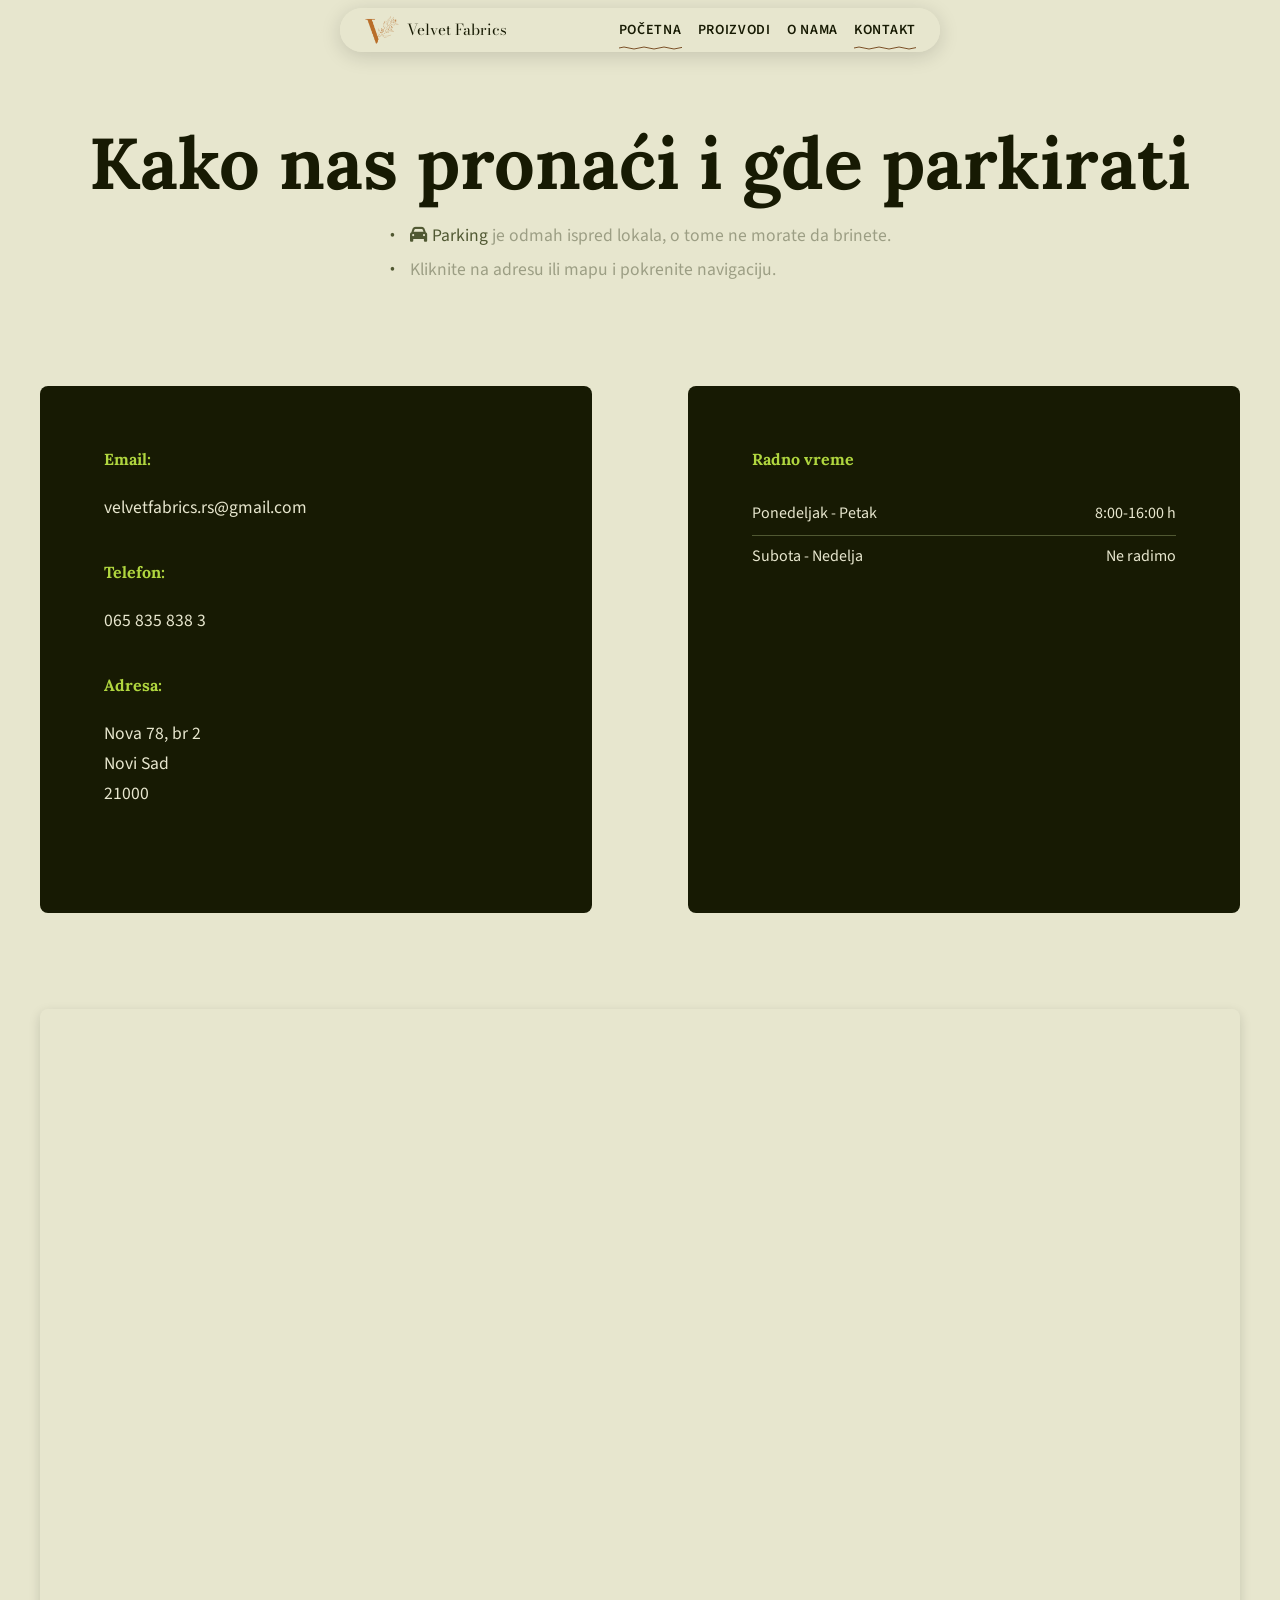
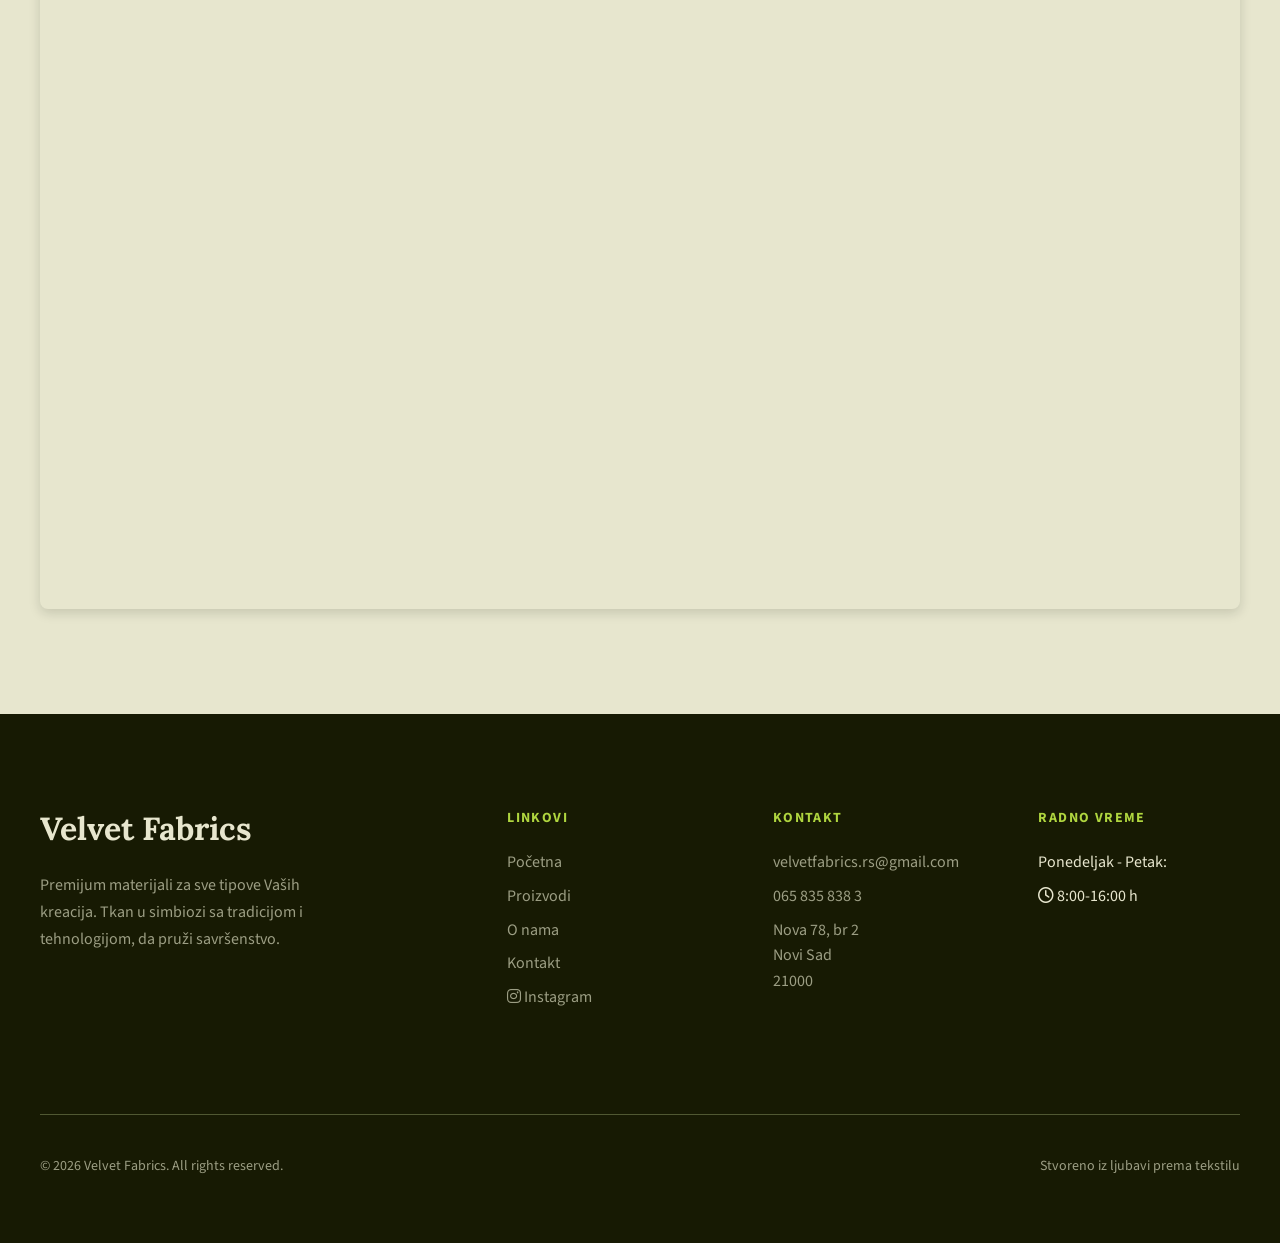
==== commit f28b4ab8: "Add files via upload" ====
--- a/kontakt/index.html
+++ b/kontakt/index.html
@@ -106,8 +106,14 @@
   <!-- Navigation -->
   <nav class="navbar compact" role="navigation" aria-label="Main navigation">
     <div class="navbar-container">
-      <a href="../index.html" class="logo"><img src="../assets/img/V-logo-transparent.png" alt="V" class="logo-icon">
-        Velvet Fabrics</a>
+      <a href="../index.html" class="logo">
+        <picture>
+          <source srcset="../assets/img/V-logo-transparent.webp" type="image/webp">
+          <img src="../assets/img/V-logo-transparent.png" alt="Velvet Fabrics logo - Veleprodaja pamučnih materijala"
+            class="logo-icon">
+        </picture>
+        Velvet Fabrics
+      </a>
 
       <ul class="nav-links">
         <li><a href="../index.html" class="nav-link">Početna</a></li>
@@ -188,7 +194,7 @@
 
           <!-- Map -->
           <div class="map-container animate-on-scroll" id="map">
-            <iframe
+            <iframe title="Mapa lokacije Velvet Fabrics"
               src="https://www.google.com/maps/embed?pb=!1m14!1m12!1m3!1d514.1417909993608!2d19.773173409770788!3d45.24064373531351!2m3!1f0!2f0!3f0!3m2!1i1024!2i768!4f13.1!5e0!3m2!1sen!2srs!4v1777039130785!5m2!1sen!2srs"
               width="600" height="450" style="border:0;" allowfullscreen="" loading="lazy"
               referrerpolicy="no-referrer-when-downgrade"></iframe>
@@ -215,9 +221,8 @@
             <li><a href="../proizvodi/">Proizvodi</a></li>
             <li><a href="../o-nama/">O nama</a></li>
             <li><a href="../kontakt/">Kontakt</a></li>
-            <li><a href="#" class="protected-link" data-type="instagram"
-                data-encoded="aHR0cHM6Ly93d3cuaW5zdGFncmFtLmNvbS9mYWJyaWthX3Rla3N0aWxhLw==" target="_blank"
-                rel="noopener"><i class="fab fa-instagram"></i> Instagram</a></li>
+            <li><a href="https://www.instagram.com/fabrika_tekstila/" target="_blank" rel="noopener"><i
+                  class="fab fa-instagram"></i> Instagram</a></li>
           </ul>
         </div>
 
--- a/assets/css/style.css
+++ b/assets/css/style.css
@@ -724,6 +724,17 @@
   line-height: 1.6;
 }
 
+.stock-notice {
+  color: var(--yellow-green);
+  font-weight: 600;
+}
+
+.notice-stitch p {
+  margin-left: auto;
+  margin-right: auto;
+  max-width: 100%;
+}
+
 .section-subtitle-list {
   display: inline-block;
   text-align: left;
